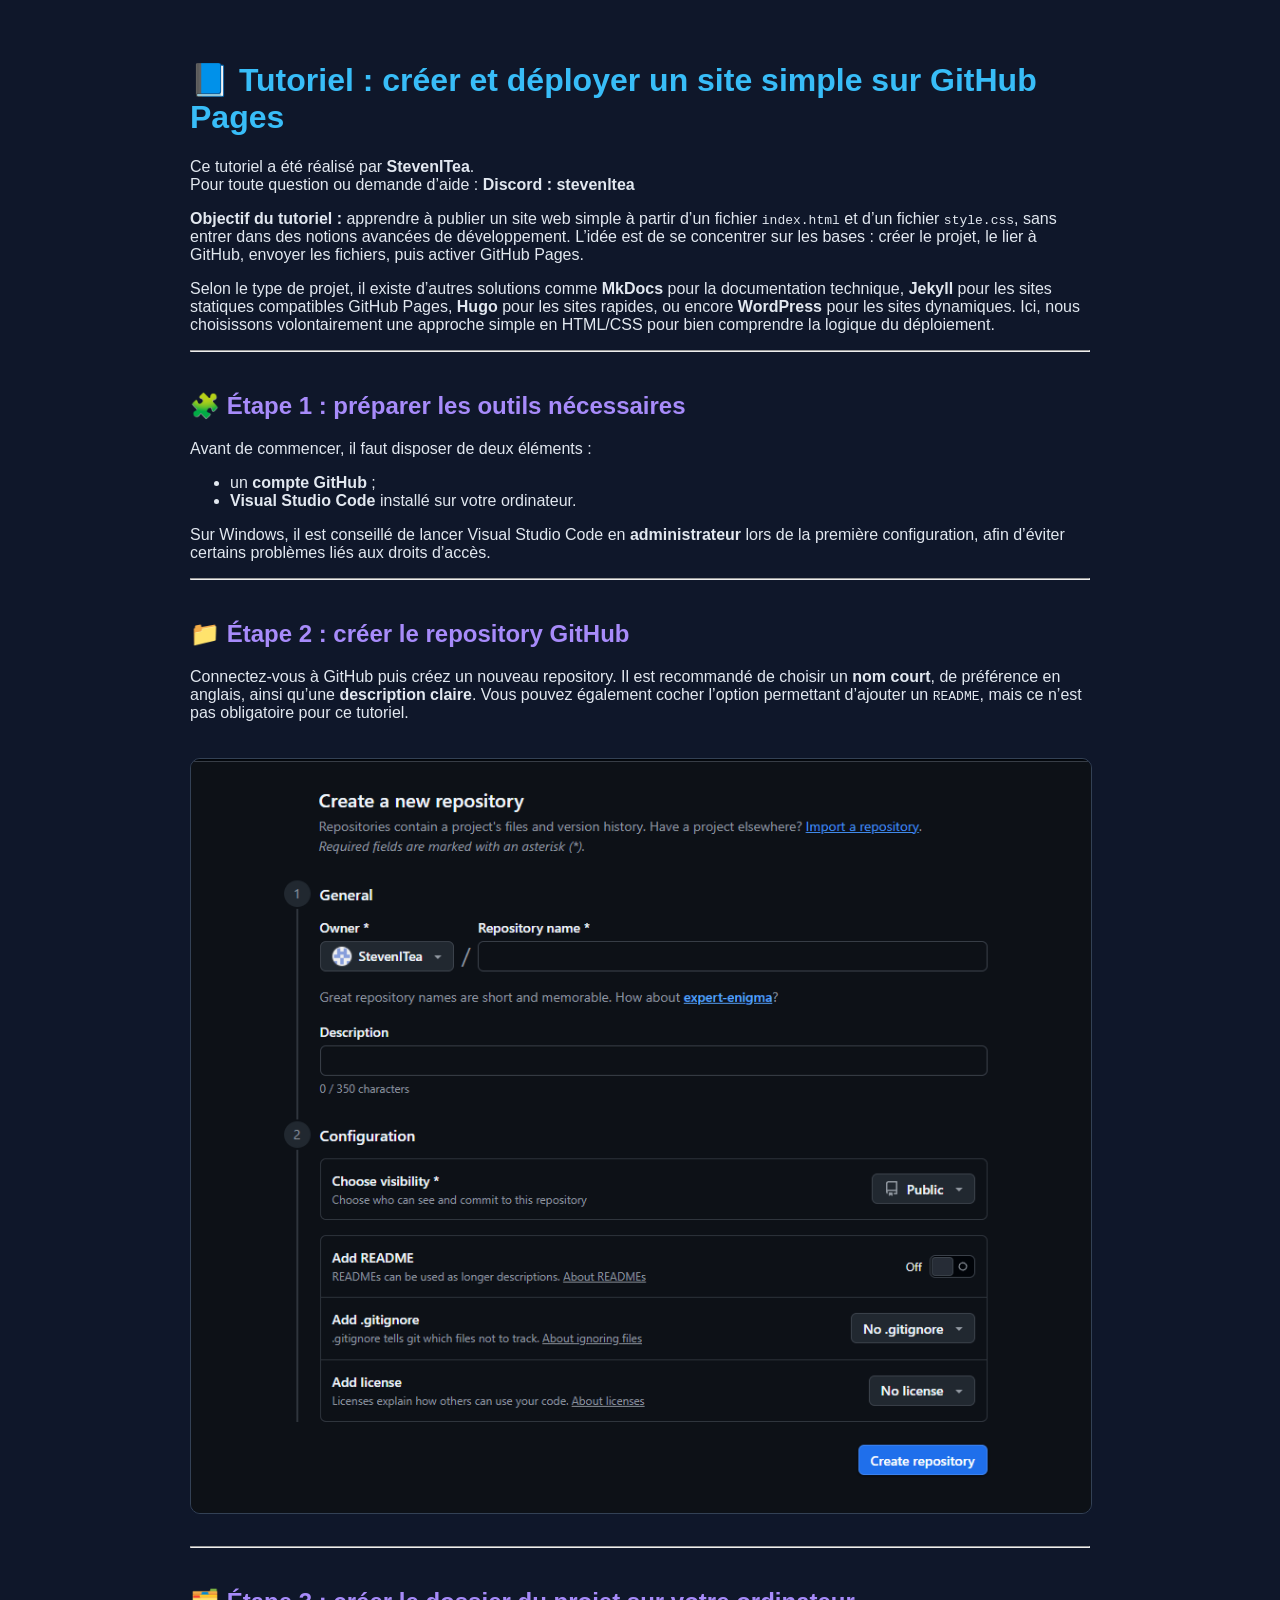
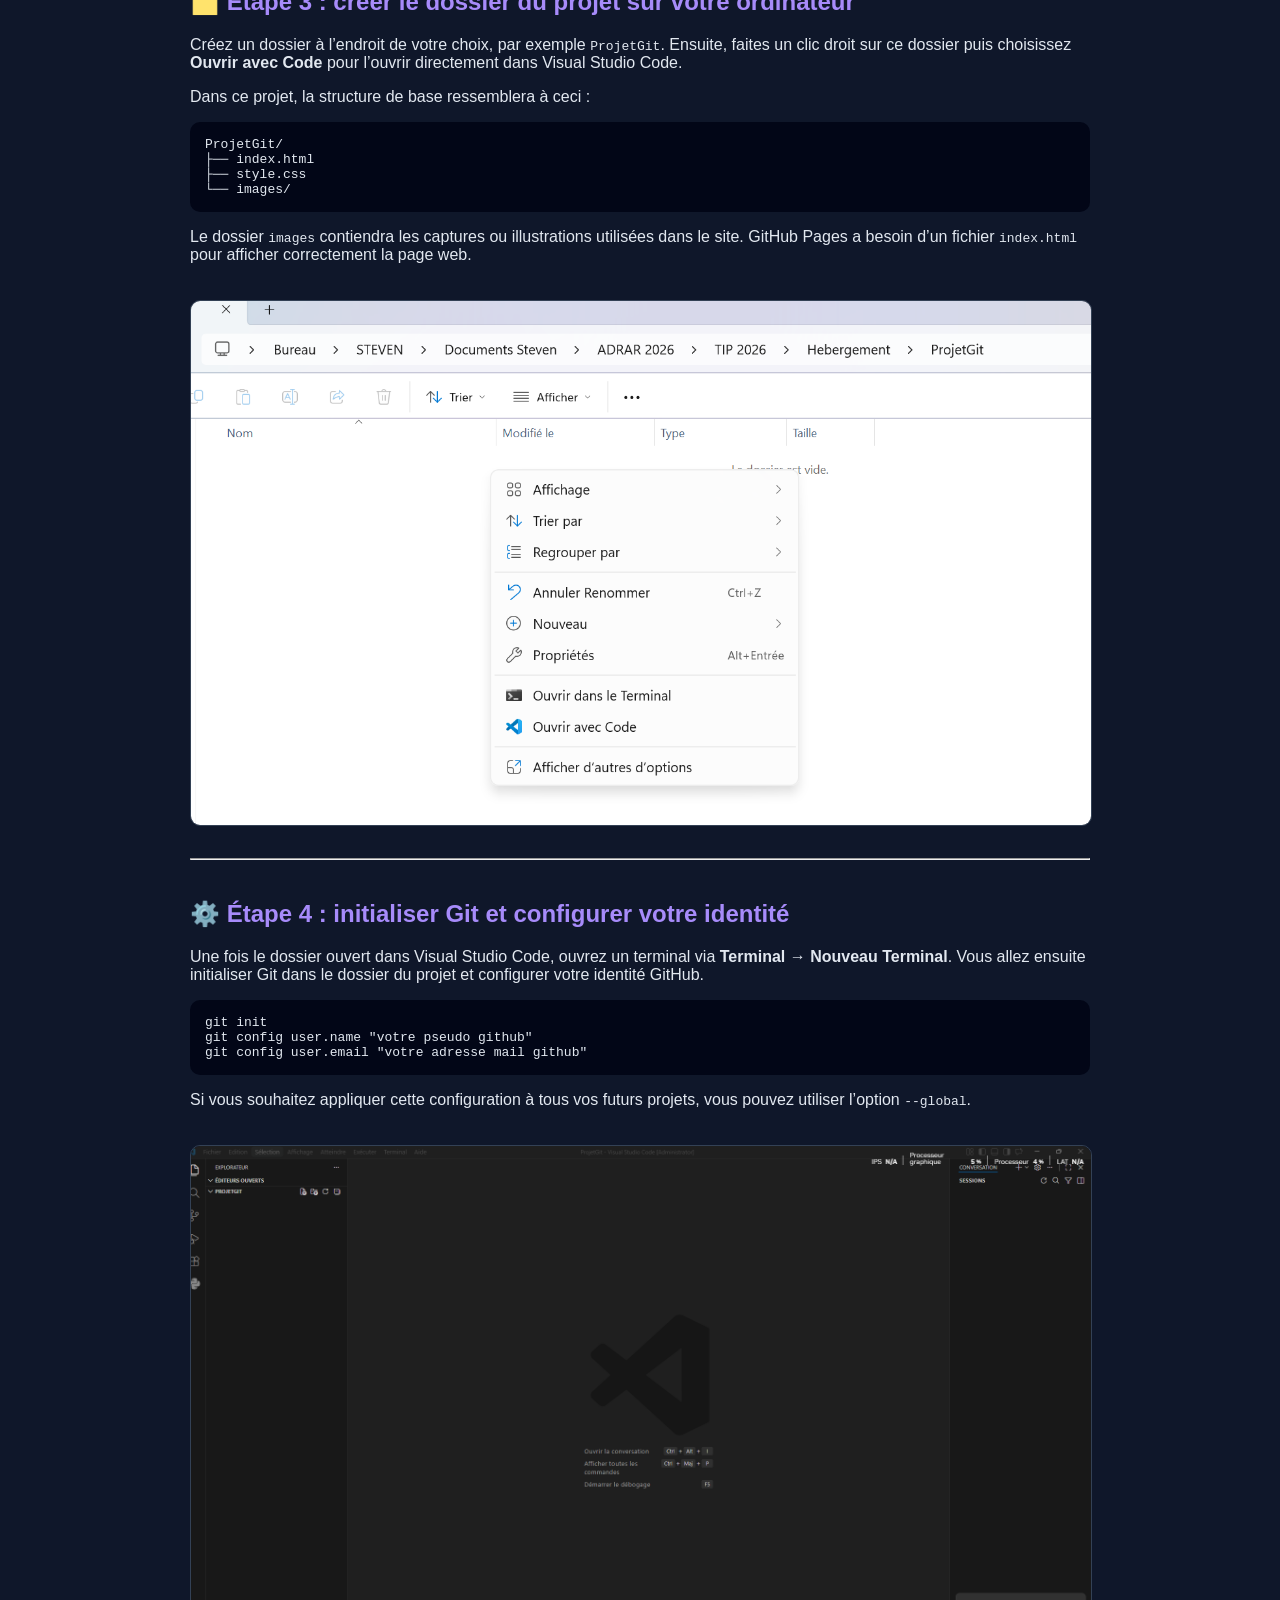
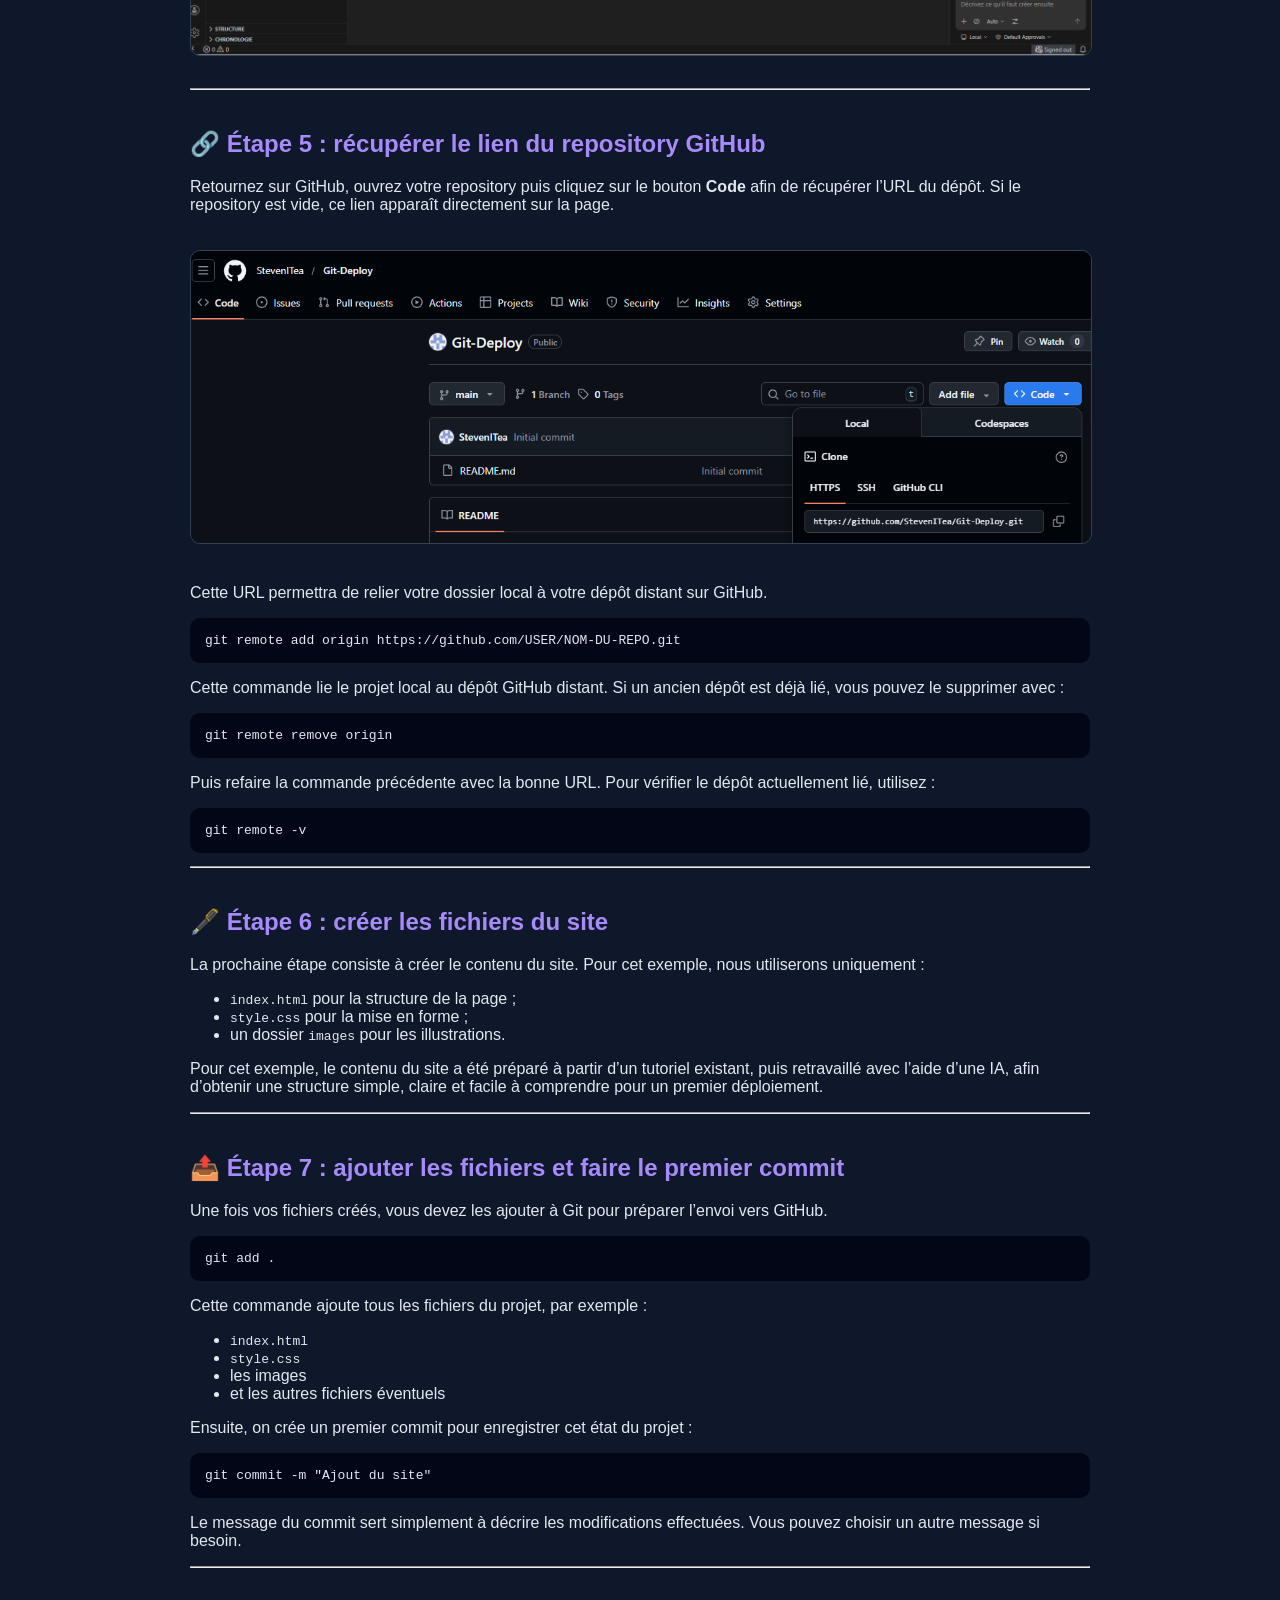
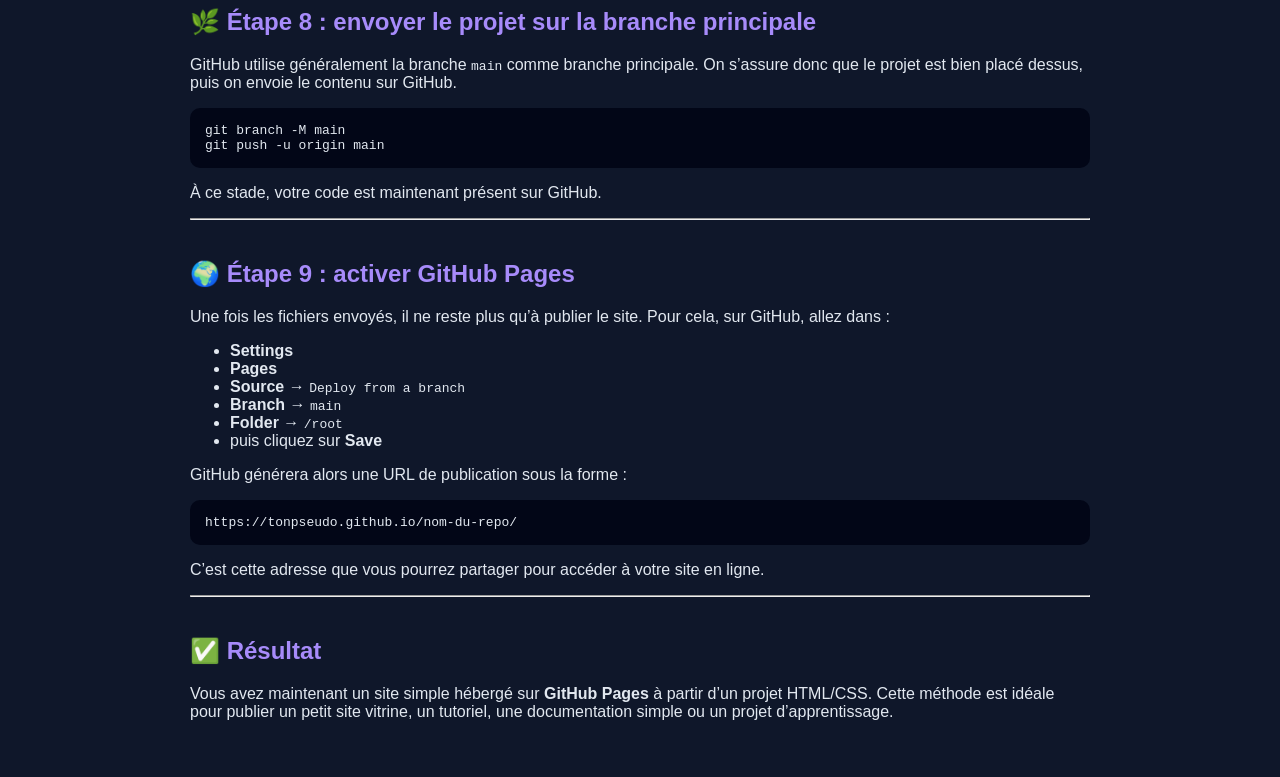
==== index.html @ 4cedc50b "Ajout du site" ====
<!DOCTYPE html>
<html lang="fr">
<head>
  <meta charset="UTF-8">
  <meta name="viewport" content="width=device-width, initial-scale=1.0">
  <title>Tutoriel GitHub Pages</title>
  <link rel="stylesheet" href="style.css">
</head>
<body>
  <div class="container">

    <h1>📘 Tutoriel : créer et déployer un site simple sur GitHub Pages</h1>

    <p>
      Ce tutoriel a été réalisé par <strong>StevenITea</strong>.<br>
      Pour toute question ou demande d’aide : <strong>Discord : stevenltea</strong>
    </p>

    <p>
      <strong>Objectif du tutoriel :</strong> apprendre à publier un site web simple à partir d’un fichier
      <code>index.html</code> et d’un fichier <code>style.css</code>, sans entrer dans des notions avancées de développement.
      L’idée est de se concentrer sur les bases : créer le projet, le lier à GitHub, envoyer les fichiers, puis activer GitHub Pages.
    </p>

    <p>
      Selon le type de projet, il existe d’autres solutions comme <strong>MkDocs</strong> pour la documentation technique,
      <strong>Jekyll</strong> pour les sites statiques compatibles GitHub Pages, <strong>Hugo</strong> pour les sites rapides,
      ou encore <strong>WordPress</strong> pour les sites dynamiques. Ici, nous choisissons volontairement une approche
      simple en HTML/CSS pour bien comprendre la logique du déploiement.
    </p>

    <hr>

    <h2>🧩 Étape 1 : préparer les outils nécessaires</h2>

    <p>
      Avant de commencer, il faut disposer de deux éléments :
    </p>

    <ul>
      <li>un <strong>compte GitHub</strong> ;</li>
      <li><strong>Visual Studio Code</strong> installé sur votre ordinateur.</li>
    </ul>

    <p>
      Sur Windows, il est conseillé de lancer Visual Studio Code en <strong>administrateur</strong> lors de la première configuration,
      afin d’éviter certains problèmes liés aux droits d’accès.
    </p>

    <hr>

    <h2>📁 Étape 2 : créer le repository GitHub</h2>

    <p>
      Connectez-vous à GitHub puis créez un nouveau repository. Il est recommandé de choisir un <strong>nom court</strong>,
      de préférence en anglais, ainsi qu’une <strong>description claire</strong>. Vous pouvez également cocher l’option
      permettant d’ajouter un <code>README</code>, mais ce n’est pas obligatoire pour ce tutoriel.
    </p>

    <img src="images/CreateRepository.png" alt="Création d'un repository GitHub" class="img">

    <hr>

    <h2>🗂️ Étape 3 : créer le dossier du projet sur votre ordinateur</h2>

    <p>
      Créez un dossier à l’endroit de votre choix, par exemple <code>ProjetGit</code>. Ensuite, faites un clic droit sur ce dossier
      puis choisissez <strong>Ouvrir avec Code</strong> pour l’ouvrir directement dans Visual Studio Code.
    </p>

    <p>
      Dans ce projet, la structure de base ressemblera à ceci :
    </p>

    <pre><code>ProjetGit/
├── index.html
├── style.css
└── images/</code></pre>

    <p>
      Le dossier <code>images</code> contiendra les captures ou illustrations utilisées dans le site.
      GitHub Pages a besoin d’un fichier <code>index.html</code> pour afficher correctement la page web.
    </p>

    <img src="images/ouvrircode.png" alt="Ouverture du dossier avec Visual Studio Code" class="img">

    <hr>

    <h2>⚙️ Étape 4 : initialiser Git et configurer votre identité</h2>

    <p>
      Une fois le dossier ouvert dans Visual Studio Code, ouvrez un terminal via <strong>Terminal → Nouveau Terminal</strong>.
      Vous allez ensuite initialiser Git dans le dossier du projet et configurer votre identité GitHub.
    </p>

    <pre><code>git init
git config user.name "votre pseudo github"
git config user.email "votre adresse mail github"</code></pre>

    <p>
      Si vous souhaitez appliquer cette configuration à tous vos futurs projets, vous pouvez utiliser l’option
      <code>--global</code>.
    </p>

    <img src="images/Code.png" alt="Projet ouvert dans Visual Studio Code" class="img">

    <hr>

    <h2>🔗 Étape 5 : récupérer le lien du repository GitHub</h2>

    <p>
      Retournez sur GitHub, ouvrez votre repository puis cliquez sur le bouton <strong>Code</strong> afin de récupérer l’URL du dépôt.
      Si le repository est vide, ce lien apparaît directement sur la page.
    </p>

    <img src="images/Repositlink.png" alt="Lien du repository GitHub" class="img">

    <p>
      Cette URL permettra de relier votre dossier local à votre dépôt distant sur GitHub.
    </p>

    <pre><code>git remote add origin https://github.com/USER/NOM-DU-REPO.git</code></pre>

    <p>
      Cette commande lie le projet local au dépôt GitHub distant. Si un ancien dépôt est déjà lié, vous pouvez le supprimer avec :
    </p>

    <pre><code>git remote remove origin</code></pre>

    <p>
      Puis refaire la commande précédente avec la bonne URL. Pour vérifier le dépôt actuellement lié, utilisez :
    </p>

    <pre><code>git remote -v</code></pre>

    <hr>

    <h2>🖋️ Étape 6 : créer les fichiers du site</h2>

    <p>
      La prochaine étape consiste à créer le contenu du site. Pour cet exemple, nous utiliserons uniquement :
    </p>

    <ul>
      <li><code>index.html</code> pour la structure de la page ;</li>
      <li><code>style.css</code> pour la mise en forme ;</li>
      <li>un dossier <code>images</code> pour les illustrations.</li>
    </ul>

    <p>
      Pour cet exemple, le contenu du site a été préparé à partir d’un tutoriel existant, puis retravaillé avec l’aide d’une IA,
      afin d’obtenir une structure simple, claire et facile à comprendre pour un premier déploiement.
    </p>

    <hr>

    <h2>📤 Étape 7 : ajouter les fichiers et faire le premier commit</h2>

    <p>
      Une fois vos fichiers créés, vous devez les ajouter à Git pour préparer l’envoi vers GitHub.
    </p>

    <pre><code>git add .</code></pre>

    <p>
      Cette commande ajoute tous les fichiers du projet, par exemple :
    </p>

    <ul>
      <li><code>index.html</code></li>
      <li><code>style.css</code></li>
      <li>les images</li>
      <li>et les autres fichiers éventuels</li>
    </ul>

    <p>
      Ensuite, on crée un premier commit pour enregistrer cet état du projet :
    </p>

    <pre><code>git commit -m "Ajout du site"</code></pre>

    <p>
      Le message du commit sert simplement à décrire les modifications effectuées. Vous pouvez choisir un autre message si besoin.
    </p>

    <hr>

    <h2>🌿 Étape 8 : envoyer le projet sur la branche principale</h2>

    <p>
      GitHub utilise généralement la branche <code>main</code> comme branche principale. On s’assure donc que le projet est bien placé dessus,
      puis on envoie le contenu sur GitHub.
    </p>

    <pre><code>git branch -M main
git push -u origin main</code></pre>

    <p>
      À ce stade, votre code est maintenant présent sur GitHub.
    </p>

    <hr>

    <h2>🌍 Étape 9 : activer GitHub Pages</h2>

    <p>
      Une fois les fichiers envoyés, il ne reste plus qu’à publier le site.
      Pour cela, sur GitHub, allez dans :
    </p>

    <ul>
      <li><strong>Settings</strong></li>
      <li><strong>Pages</strong></li>
      <li><strong>Source</strong> → <code>Deploy from a branch</code></li>
      <li><strong>Branch</strong> → <code>main</code></li>
      <li><strong>Folder</strong> → <code>/root</code></li>
      <li>puis cliquez sur <strong>Save</strong></li>
    </ul>

    <p>
      GitHub générera alors une URL de publication sous la forme :
    </p>

    <pre><code>https://tonpseudo.github.io/nom-du-repo/</code></pre>

    <p>
      C’est cette adresse que vous pourrez partager pour accéder à votre site en ligne.
    </p>

    <hr>

    <h2>✅ Résultat</h2>

    <p>
      Vous avez maintenant un site simple hébergé sur <strong>GitHub Pages</strong> à partir d’un projet HTML/CSS.
      Cette méthode est idéale pour publier un petit site vitrine, un tutoriel, une documentation simple ou un projet d’apprentissage.
    </p>

  </div>
</body>
</html>
---- style.css ----
body {
    font-family: Arial;
    background: #0f172a;
    color: #e2e8f0;
    margin: 0;
    padding: 40px;
}

.container {
    max-width: 900px;
    margin: auto;
}

h1 {
    color: #38bdf8;
}

h2 {
    margin-top: 40px;
    color: #a78bfa;
}

.img {
    width: 100%;
    margin: 20px 0;
    border-radius: 10px;
    border: 1px solid #334155;
}

pre {
    background: #020617;
    padding: 15px;
    border-radius: 10px;
    overflow-x: auto;
}
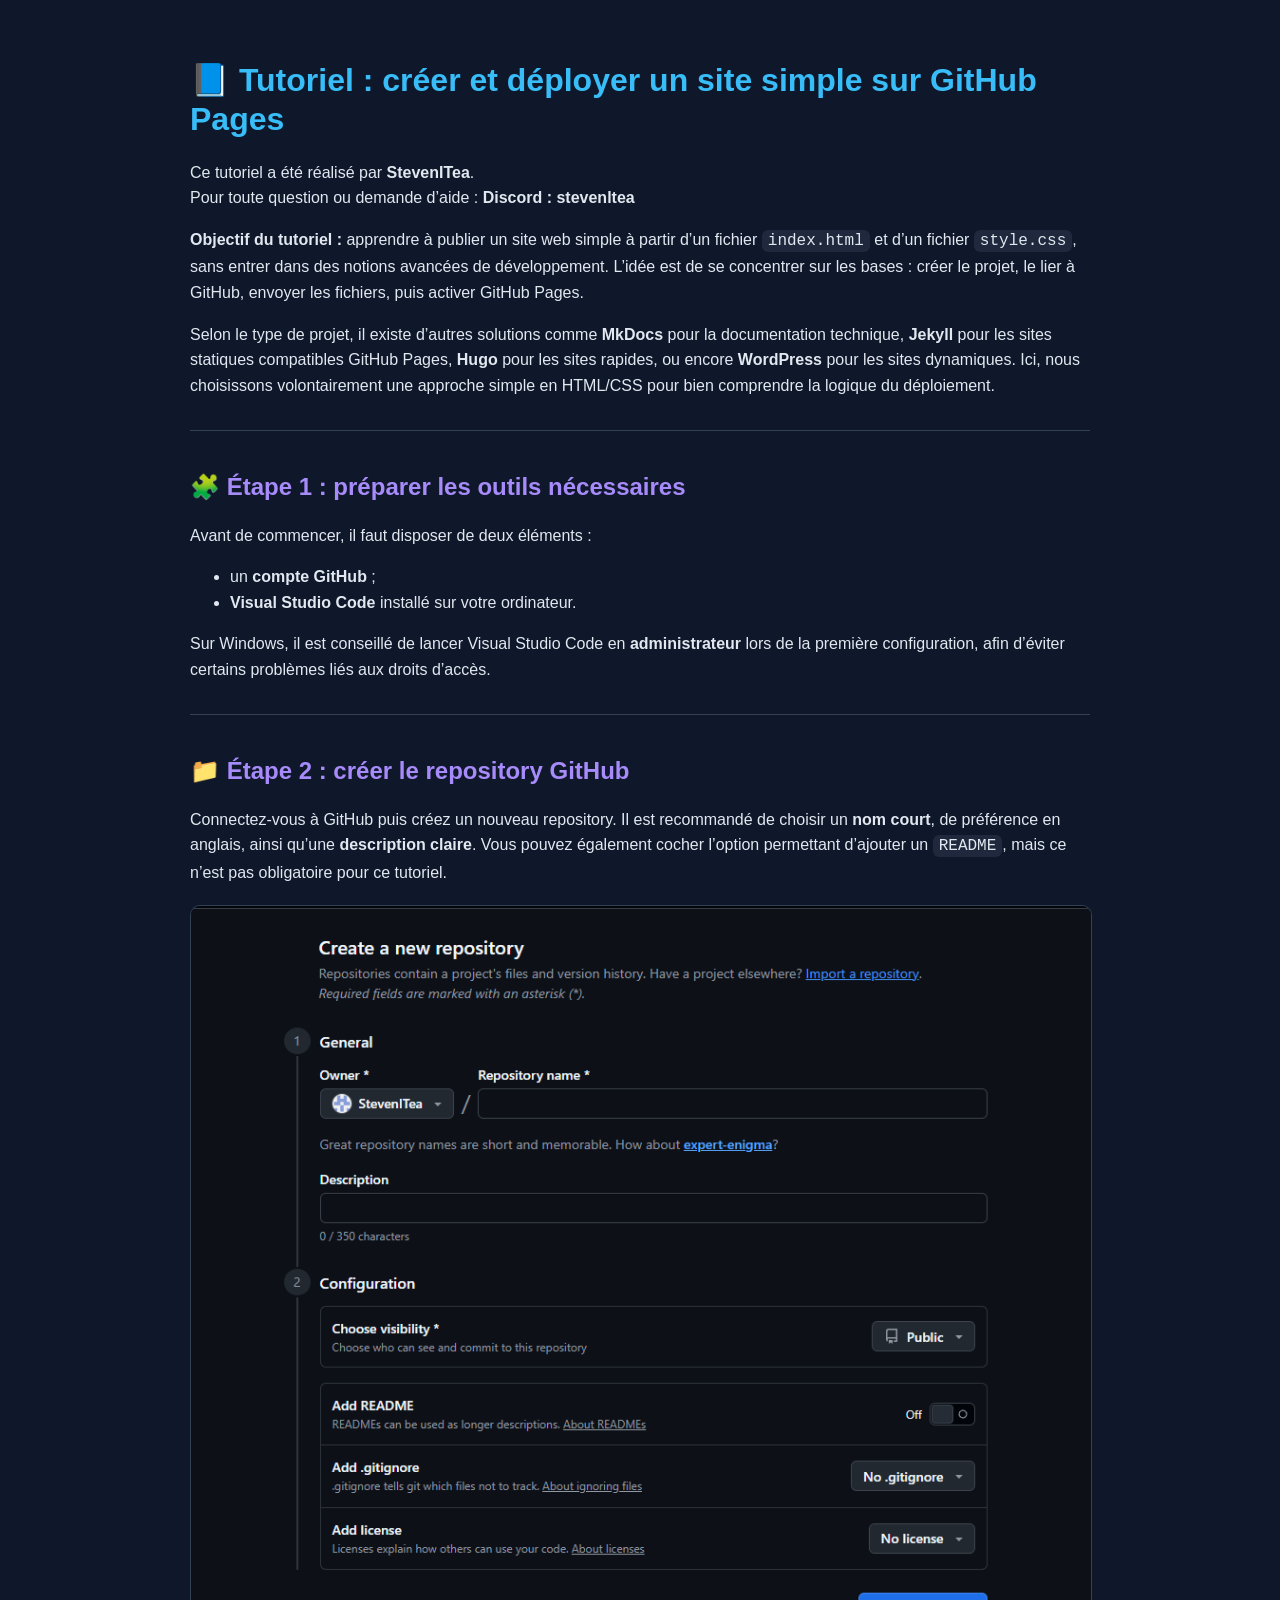
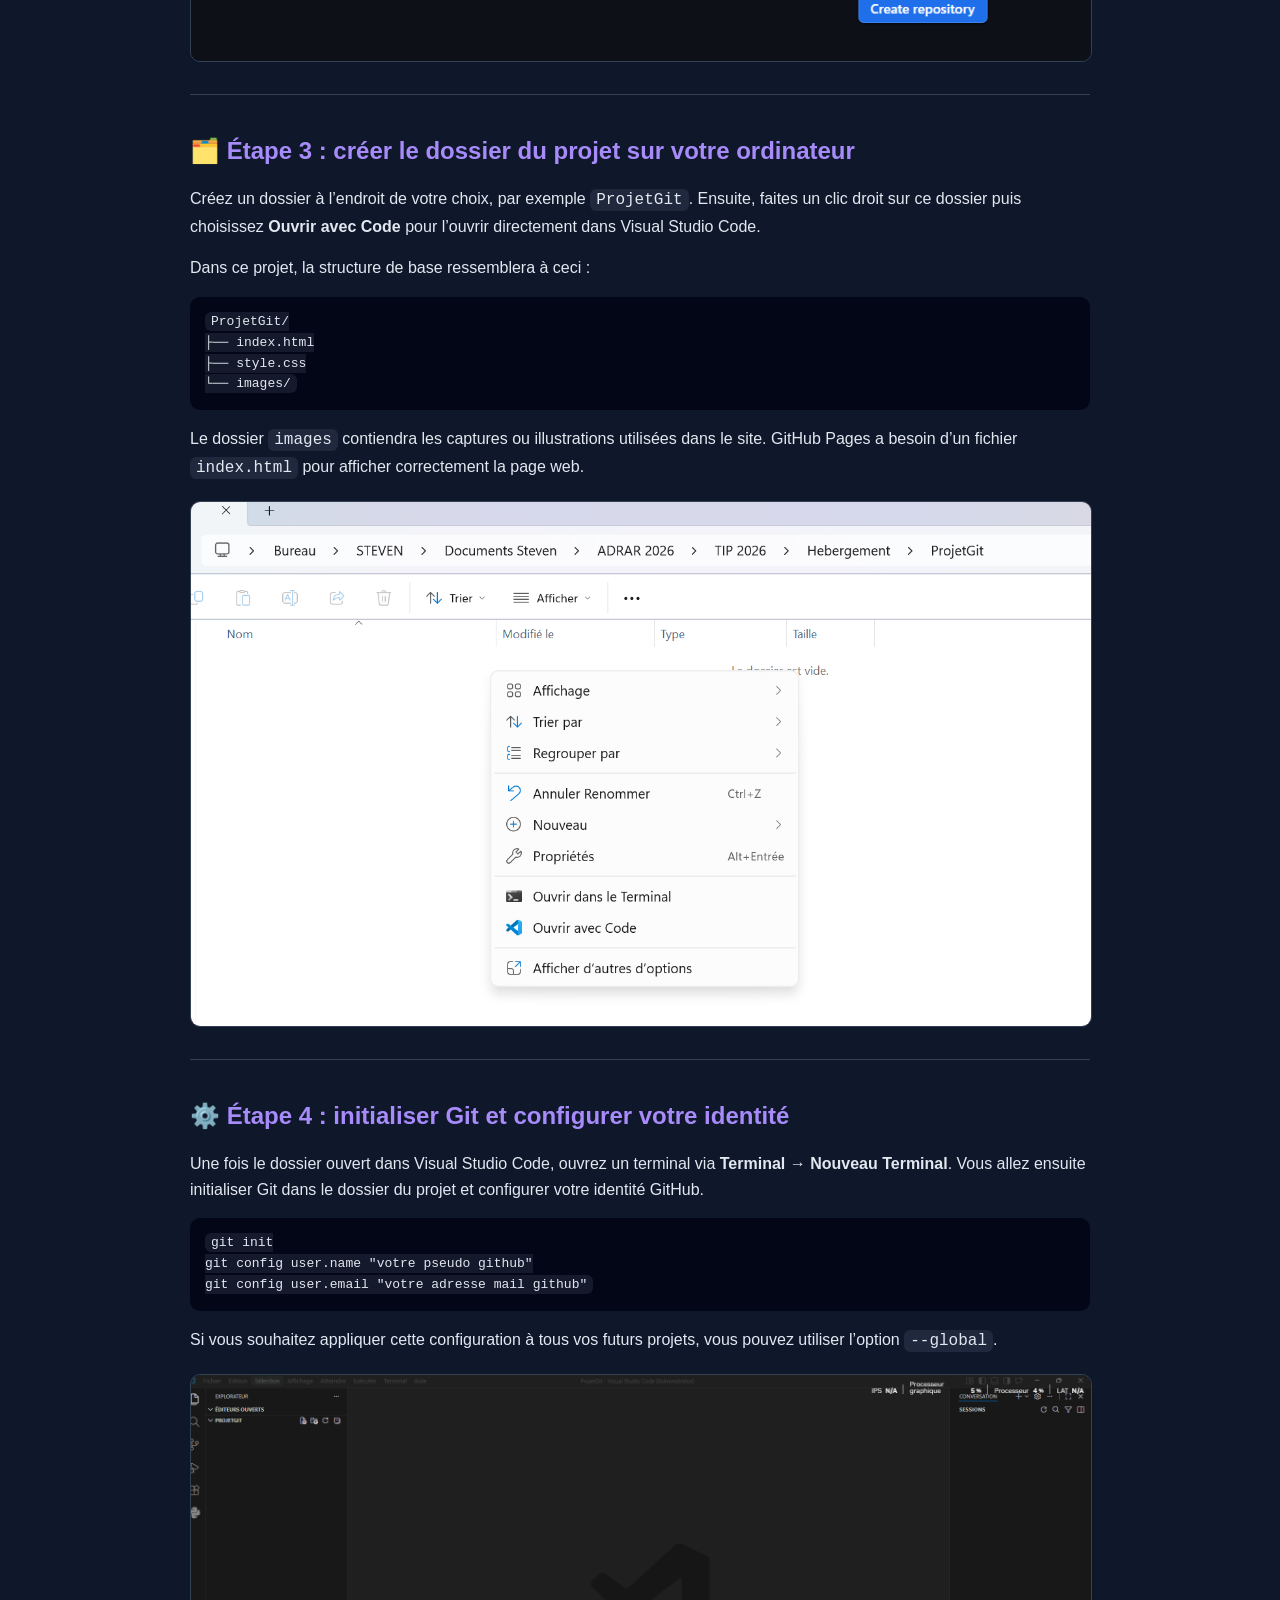
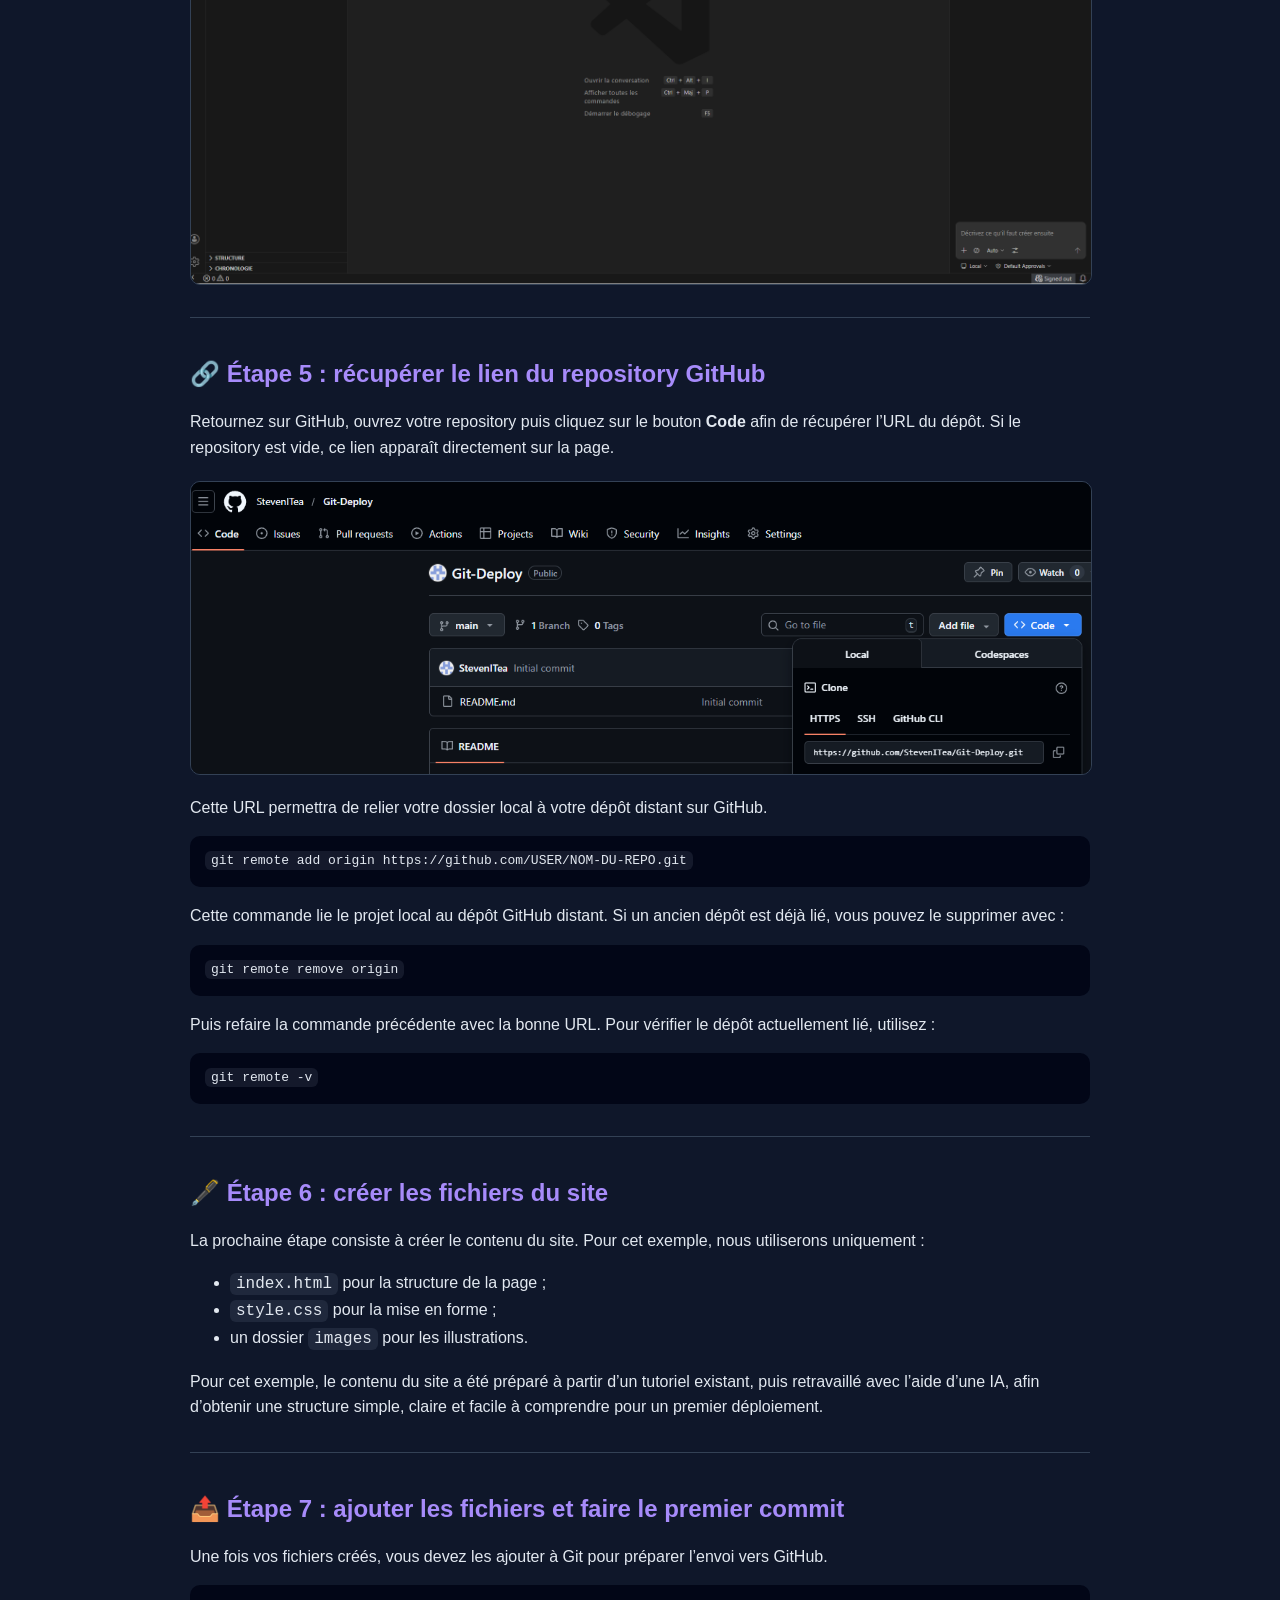
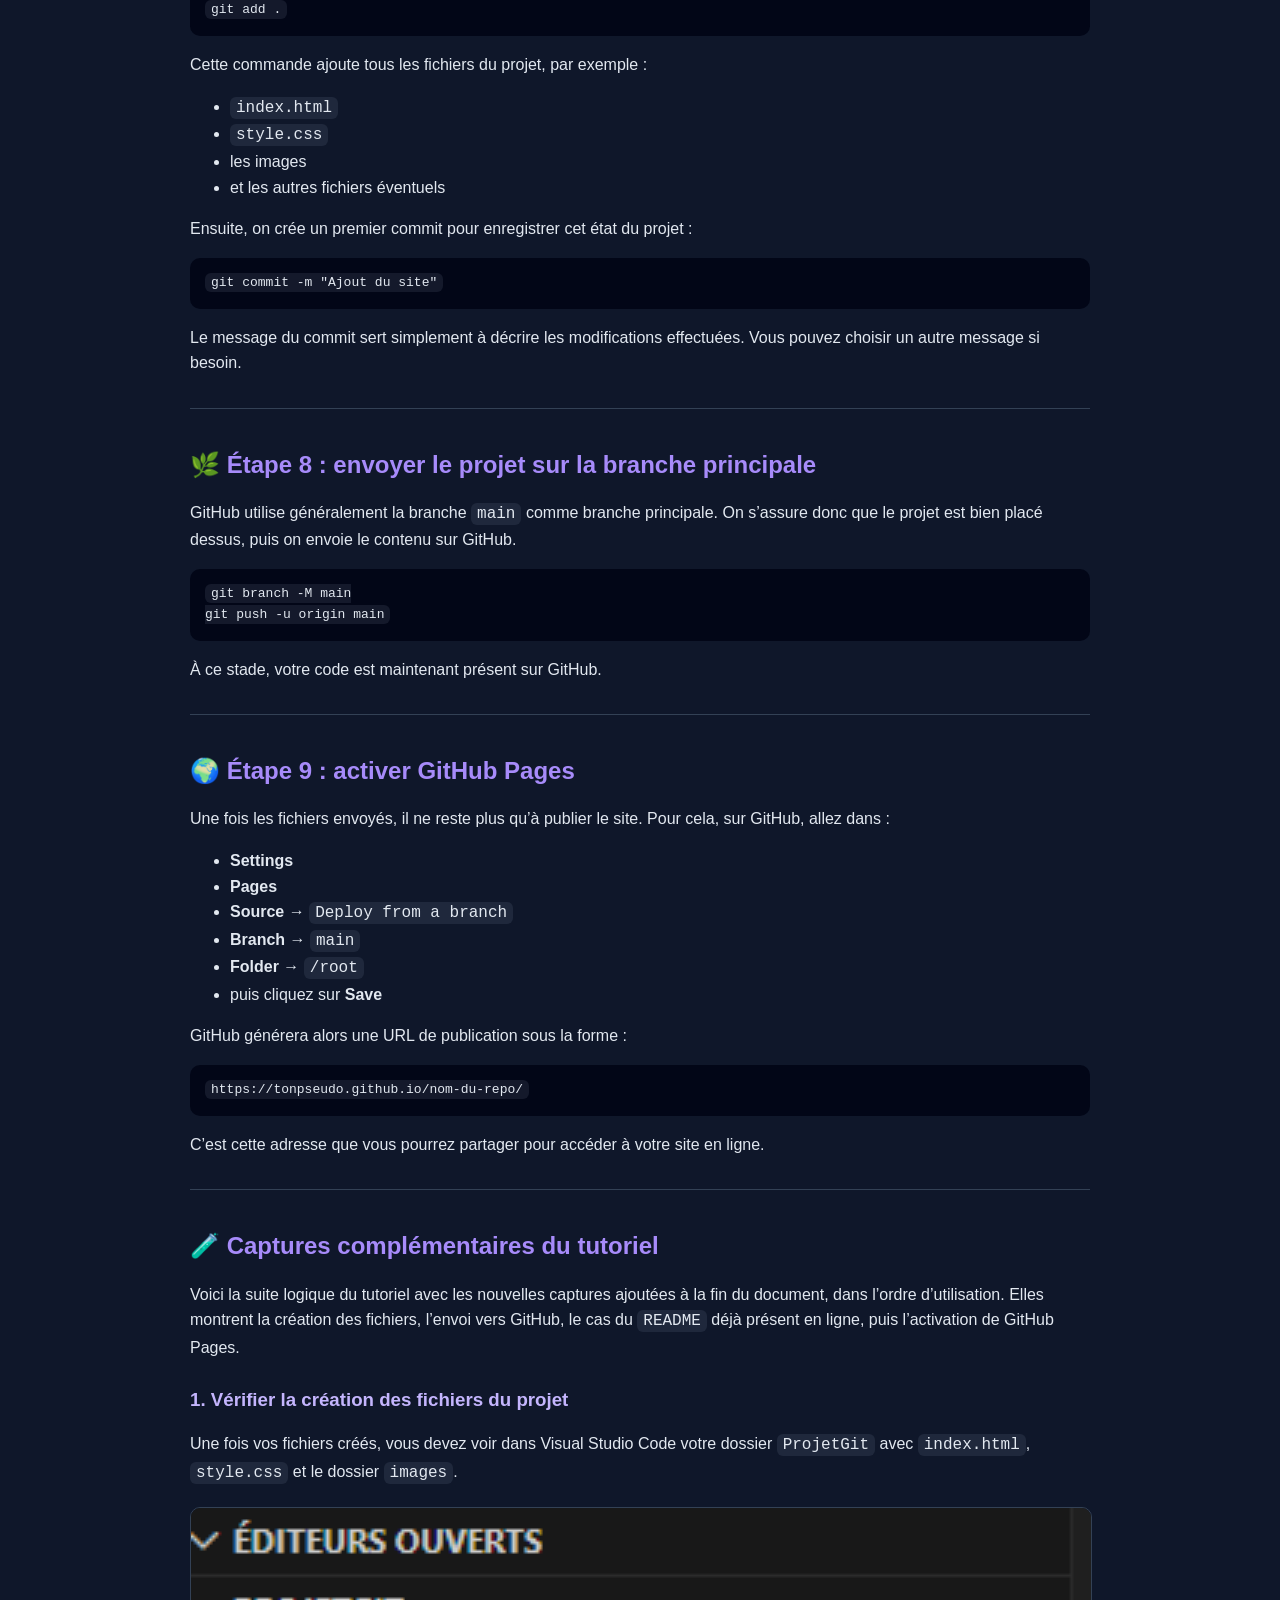
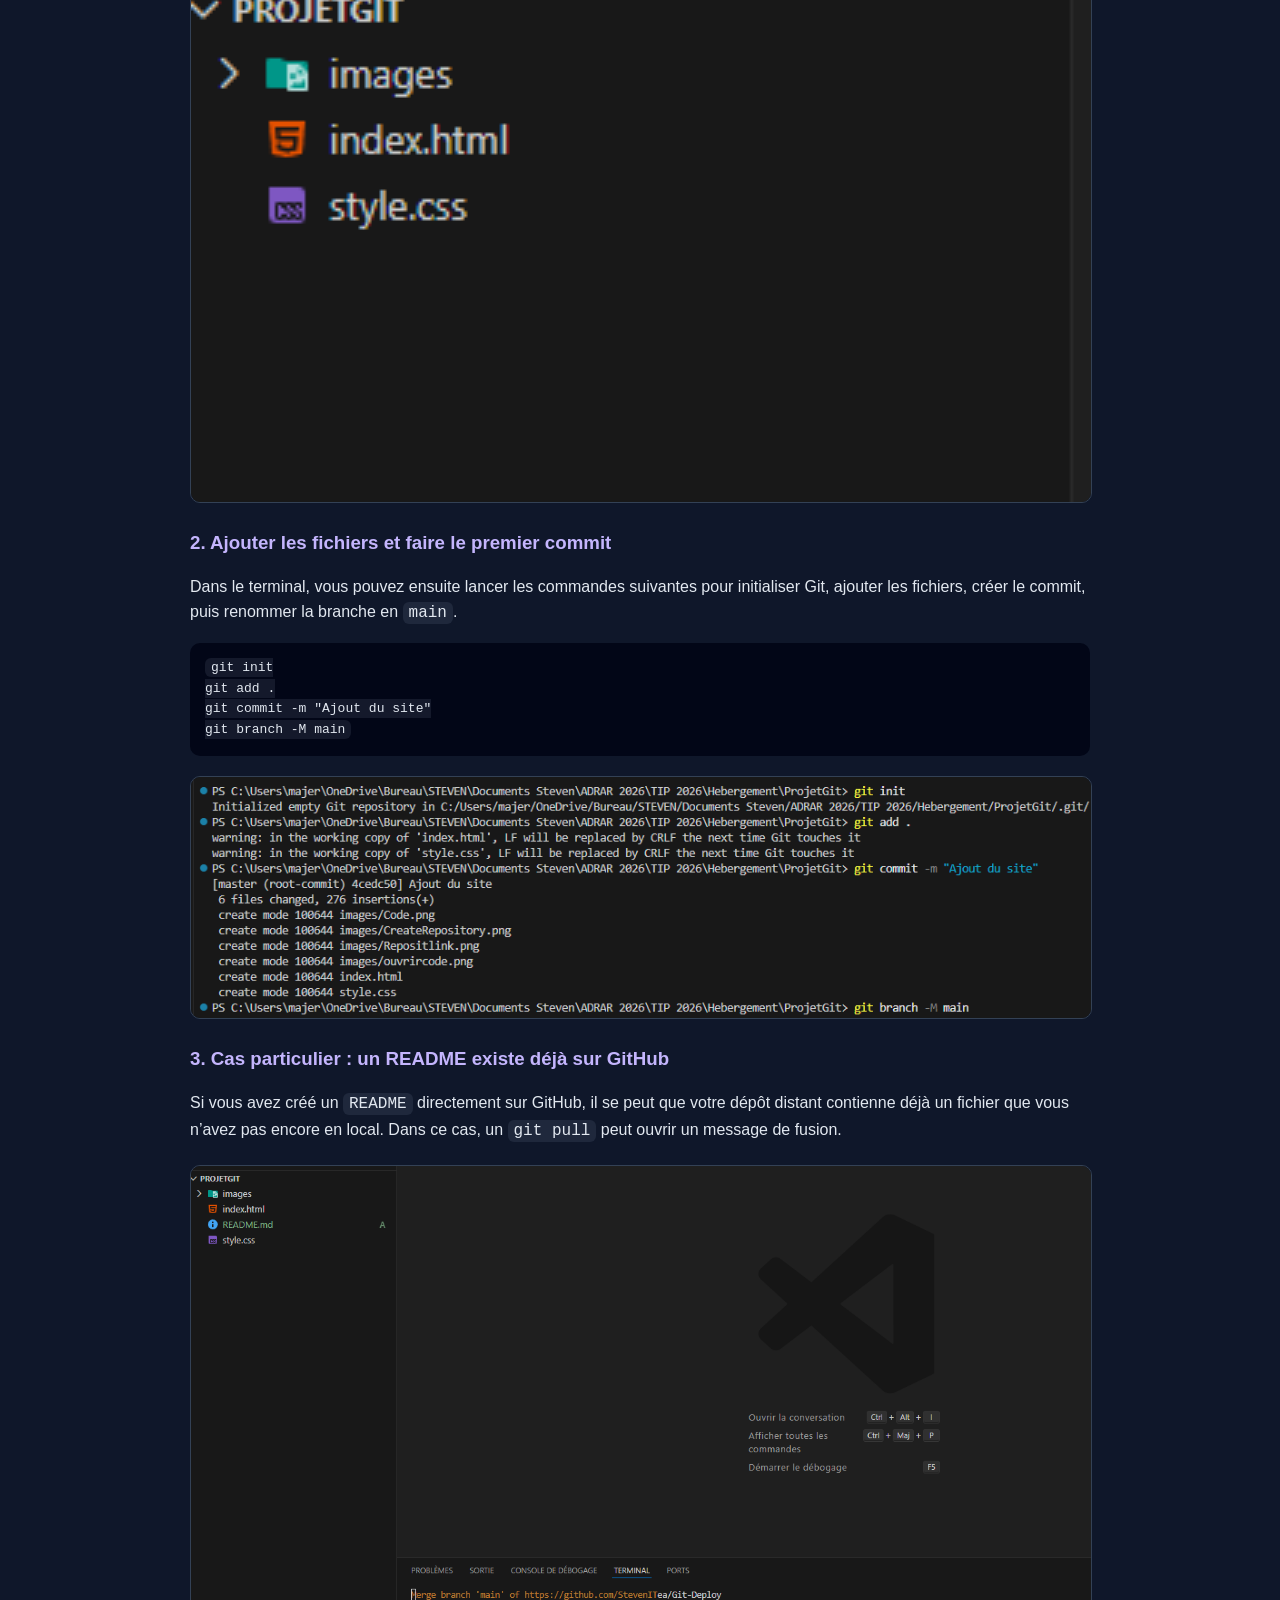
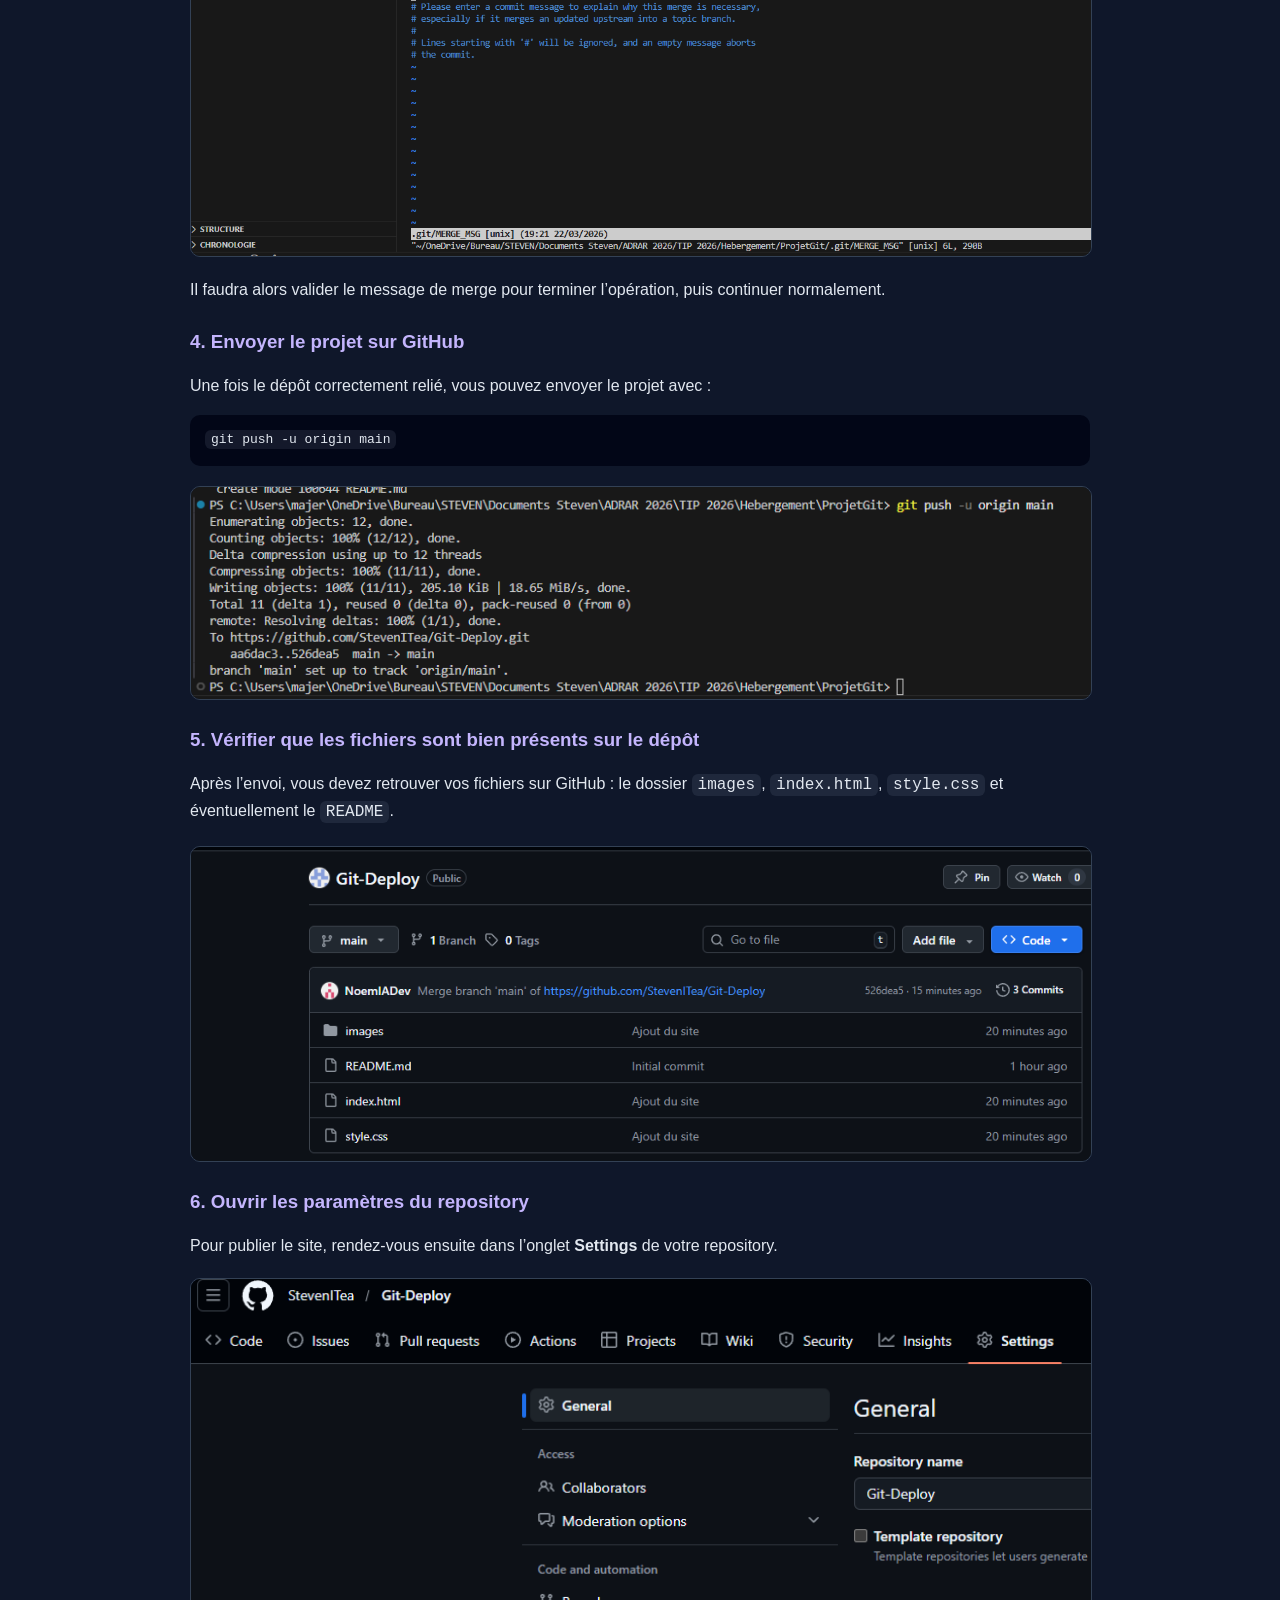
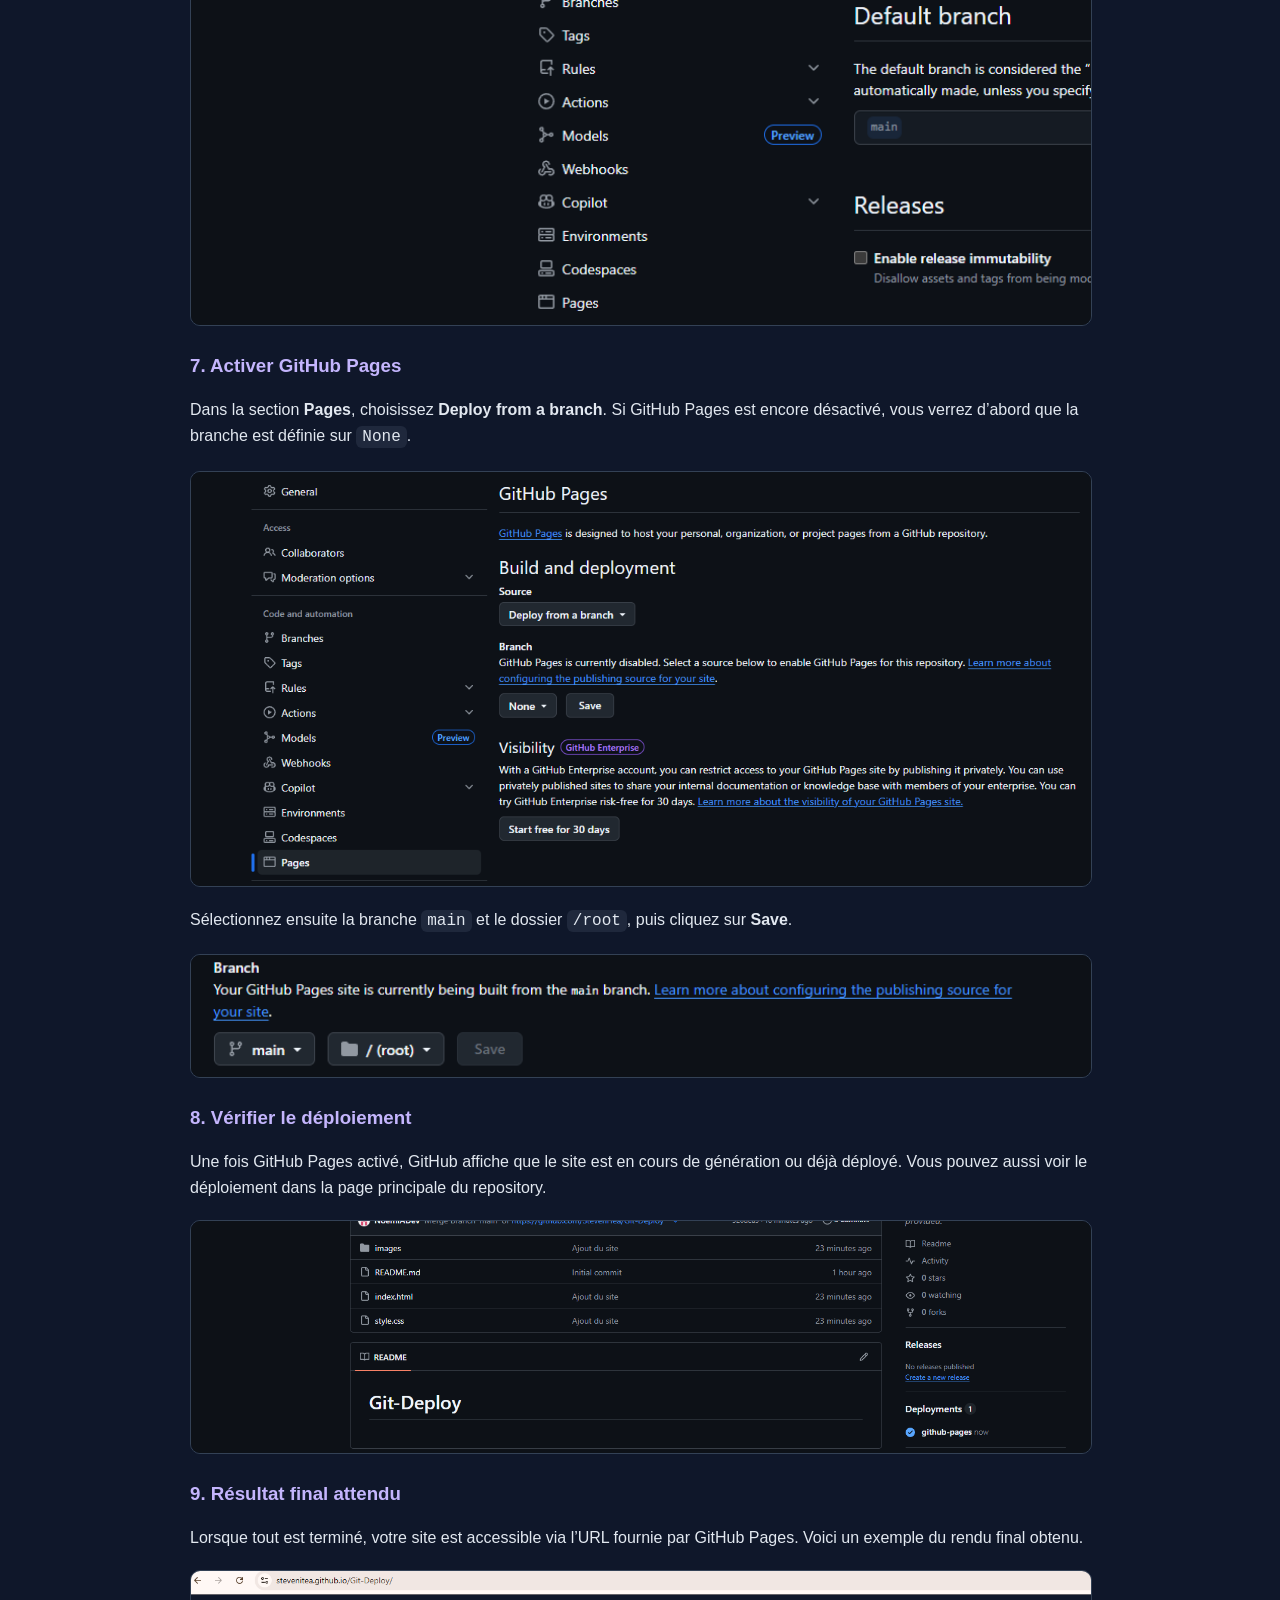
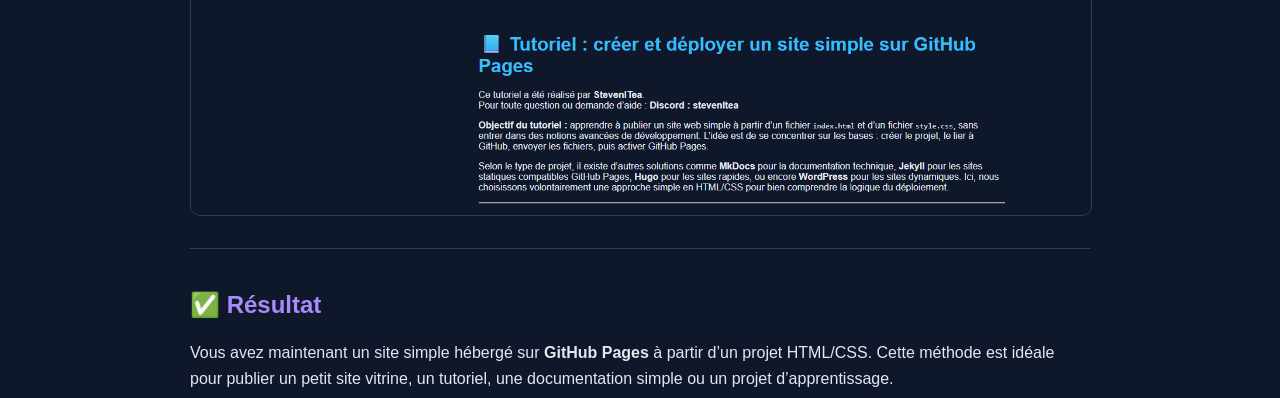
==== commit f228596a: "Update" ====
--- a/index.html
+++ b/index.html
@@ -229,6 +229,91 @@
 
     <hr>
 
+    <h2>🧪 Captures complémentaires du tutoriel</h2>
+
+    <p>
+      Voici la suite logique du tutoriel avec les nouvelles captures ajoutées à la fin du document, dans l’ordre d’utilisation.
+      Elles montrent la création des fichiers, l’envoi vers GitHub, le cas du <code>README</code> déjà présent en ligne,
+      puis l’activation de GitHub Pages.
+    </p>
+
+    <h3>1. Vérifier la création des fichiers du projet</h3>
+    <p>
+      Une fois vos fichiers créés, vous devez voir dans Visual Studio Code votre dossier <code>ProjetGit</code> avec
+      <code>index.html</code>, <code>style.css</code> et le dossier <code>images</code>.
+    </p>
+    <img src="images/6.png" alt="Fichiers du projet visibles dans Visual Studio Code" class="img">
+
+    <h3>2. Ajouter les fichiers et faire le premier commit</h3>
+    <p>
+      Dans le terminal, vous pouvez ensuite lancer les commandes suivantes pour initialiser Git, ajouter les fichiers,
+      créer le commit, puis renommer la branche en <code>main</code>.
+    </p>
+    <pre><code>git init
+git add .
+git commit -m "Ajout du site"
+git branch -M main</code></pre>
+    <img src="images/5.png" alt="Commandes Git dans le terminal après la création du projet" class="img">
+
+    <h3>3. Cas particulier : un README existe déjà sur GitHub</h3>
+    <p>
+      Si vous avez créé un <code>README</code> directement sur GitHub, il se peut que votre dépôt distant contienne déjà
+      un fichier que vous n’avez pas encore en local. Dans ce cas, un <code>git pull</code> peut ouvrir un message de fusion.
+    </p>
+    <img src="images/7.png" alt="Message de fusion Git dans Visual Studio Code" class="img">
+
+    <p>
+      Il faudra alors valider le message de merge pour terminer l’opération, puis continuer normalement.
+    </p>
+
+    <h3>4. Envoyer le projet sur GitHub</h3>
+    <p>
+      Une fois le dépôt correctement relié, vous pouvez envoyer le projet avec :
+    </p>
+    <pre><code>git push -u origin main</code></pre>
+    <img src="images/8.png" alt="Commande git push réussie dans le terminal" class="img">
+
+    <h3>5. Vérifier que les fichiers sont bien présents sur le dépôt</h3>
+    <p>
+      Après l’envoi, vous devez retrouver vos fichiers sur GitHub : le dossier <code>images</code>,
+      <code>index.html</code>, <code>style.css</code> et éventuellement le <code>README</code>.
+    </p>
+    <img src="images/9.png" alt="Fichiers présents sur le dépôt GitHub" class="img">
+
+    <h3>6. Ouvrir les paramètres du repository</h3>
+    <p>
+      Pour publier le site, rendez-vous ensuite dans l’onglet <strong>Settings</strong> de votre repository.
+    </p>
+    <img src="images/10.png" alt="Onglet Settings du repository GitHub" class="img">
+
+    <h3>7. Activer GitHub Pages</h3>
+    <p>
+      Dans la section <strong>Pages</strong>, choisissez <strong>Deploy from a branch</strong>. Si GitHub Pages est encore désactivé,
+      vous verrez d’abord que la branche est définie sur <code>None</code>.
+    </p>
+    <img src="images/11.png" alt="Page GitHub Pages avant activation" class="img">
+
+    <p>
+      Sélectionnez ensuite la branche <code>main</code> et le dossier <code>/root</code>, puis cliquez sur <strong>Save</strong>.
+    </p>
+    <img src="images/12.png" alt="Configuration de la branche main et du dossier root pour GitHub Pages" class="img">
+
+    <h3>8. Vérifier le déploiement</h3>
+    <p>
+      Une fois GitHub Pages activé, GitHub affiche que le site est en cours de génération ou déjà déployé.
+      Vous pouvez aussi voir le déploiement dans la page principale du repository.
+    </p>
+    <img src="images/13.png" alt="Déploiement GitHub Pages visible sur le repository" class="img">
+
+    <h3>9. Résultat final attendu</h3>
+    <p>
+      Lorsque tout est terminé, votre site est accessible via l’URL fournie par GitHub Pages.
+      Voici un exemple du rendu final obtenu.
+    </p>
+    <img src="images/14.png" alt="Résultat final du site GitHub Pages" class="img">
+
+    <hr>
+
     <h2>✅ Résultat</h2>
 
     <p>
--- a/style.css
+++ b/style.css
@@ -1,9 +1,10 @@
 body {
-    font-family: Arial;
+    font-family: Arial, sans-serif;
     background: #0f172a;
     color: #e2e8f0;
     margin: 0;
     padding: 40px;
+    line-height: 1.6;
 }
 
 .container {
@@ -13,11 +14,29 @@
 
 h1 {
     color: #38bdf8;
+    line-height: 1.2;
 }
 
 h2 {
     margin-top: 40px;
     color: #a78bfa;
+    line-height: 1.3;
+}
+
+h3 {
+    margin-top: 28px;
+    color: #c4b5fd;
+    line-height: 1.3;
+}
+
+p, li {
+    font-size: 1rem;
+}
+
+code {
+    background: rgba(148, 163, 184, 0.12);
+    padding: 2px 6px;
+    border-radius: 6px;
 }
 
 .img {
@@ -25,6 +44,7 @@
     margin: 20px 0;
     border-radius: 10px;
     border: 1px solid #334155;
+    display: block;
 }
 
 pre {
@@ -32,4 +52,70 @@
     padding: 15px;
     border-radius: 10px;
     overflow-x: auto;
+    white-space: pre-wrap;
+    word-break: break-word;
 }
+
+hr {
+    border: none;
+    border-top: 1px solid #334155;
+    margin: 32px 0;
+}
+
+@media (max-width: 768px) {
+    body {
+        padding: 20px;
+    }
+
+    .container {
+        max-width: 100%;
+    }
+
+    h1 {
+        font-size: 2rem;
+    }
+
+    h2 {
+        font-size: 1.5rem;
+    }
+
+    h3 {
+        font-size: 1.15rem;
+    }
+
+    p, li {
+        font-size: 0.98rem;
+    }
+
+    pre {
+        padding: 12px;
+        font-size: 0.92rem;
+        white-space: pre;
+    }
+}
+
+@media (max-width: 480px) {
+    body {
+        padding: 14px;
+    }
+
+    h1 {
+        font-size: 1.7rem;
+    }
+
+    h2 {
+        font-size: 1.3rem;
+    }
+
+    h3 {
+        font-size: 1.05rem;
+    }
+
+    p, li {
+        font-size: 0.95rem;
+    }
+
+    .img {
+        border-radius: 8px;
+    }
+}
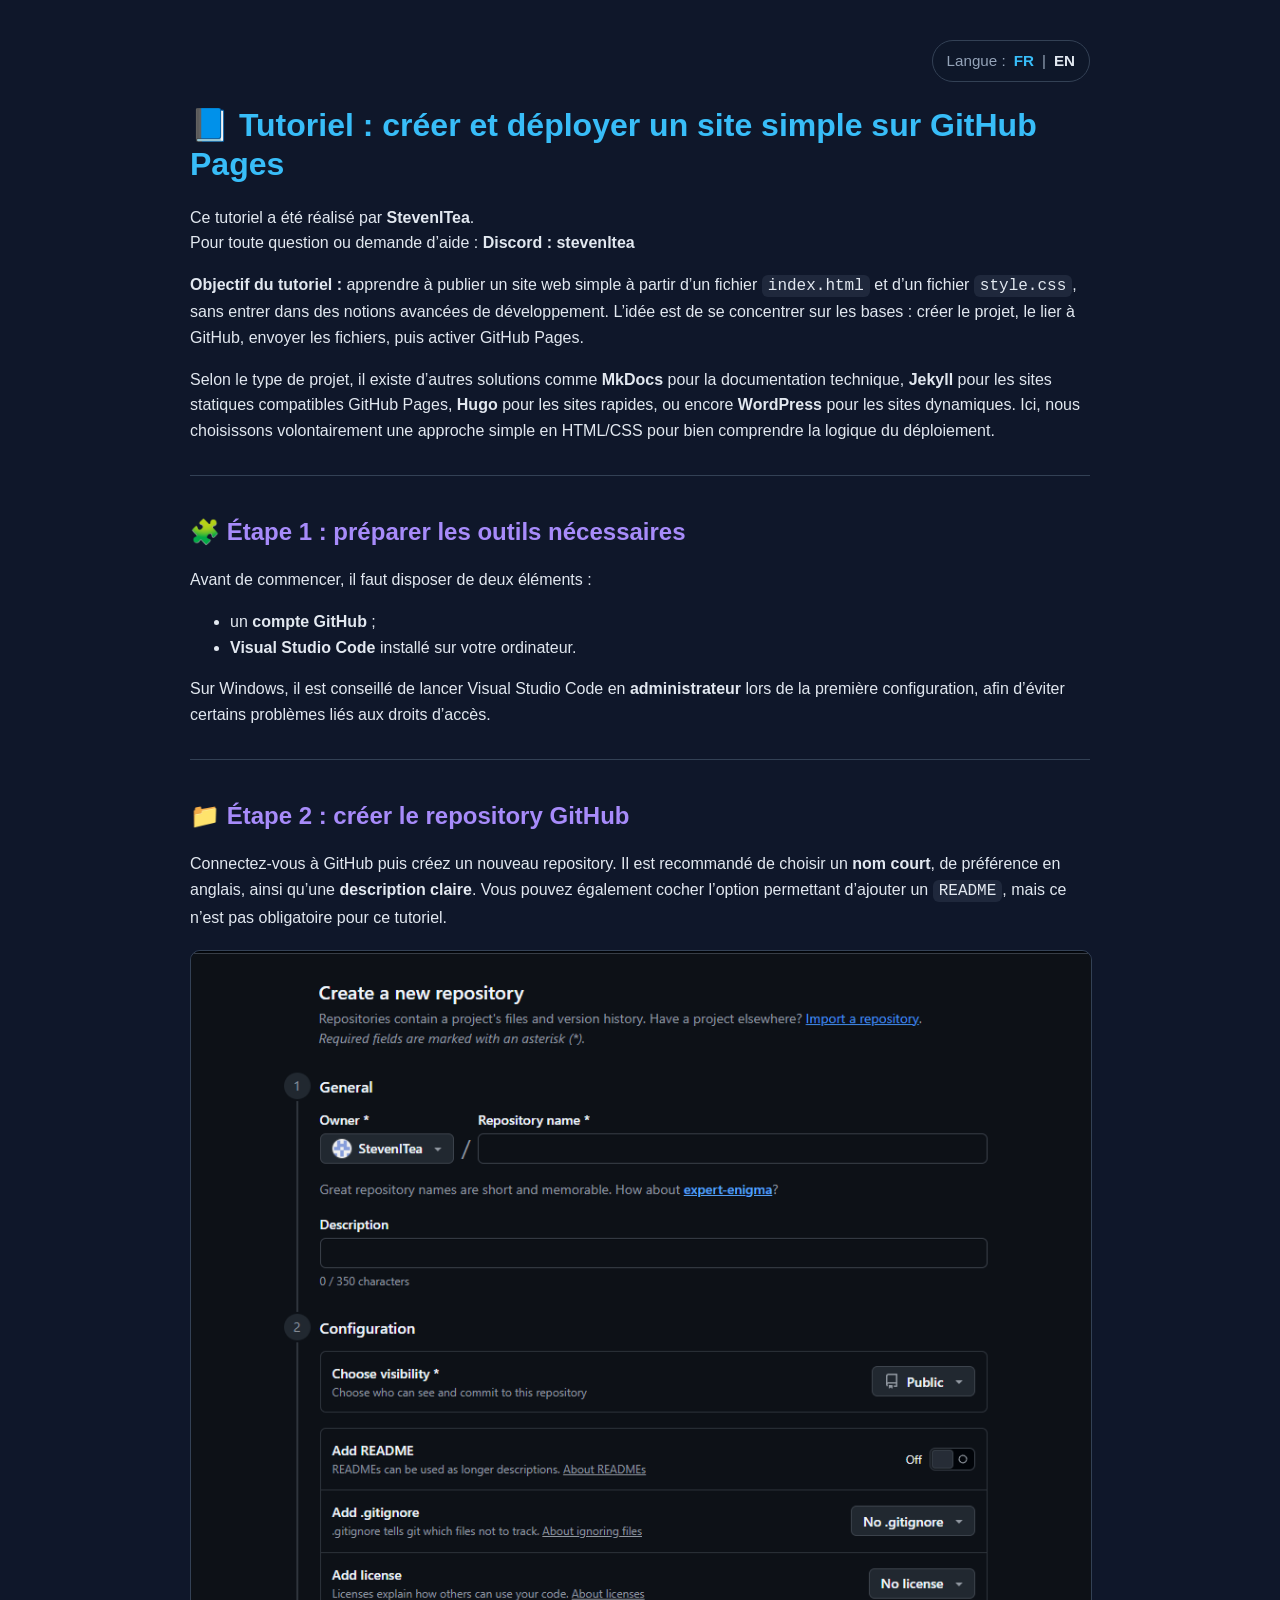
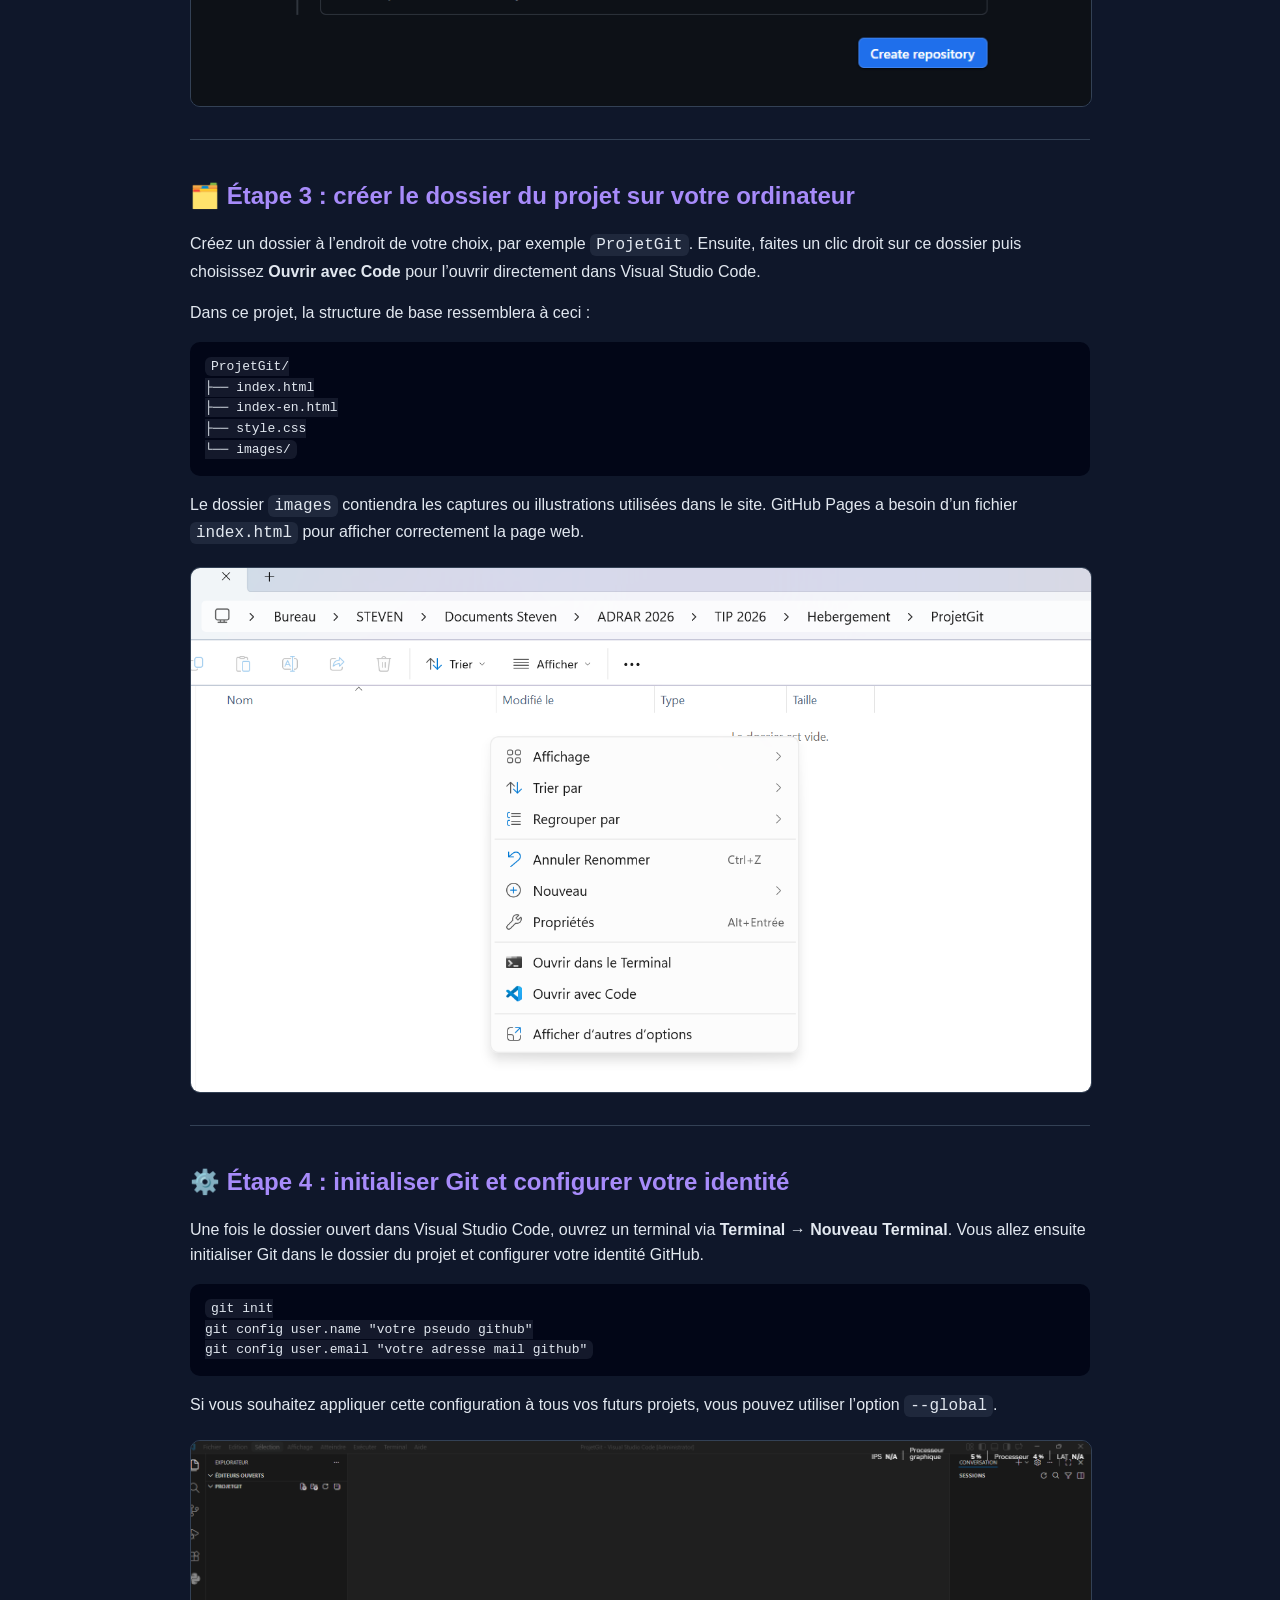
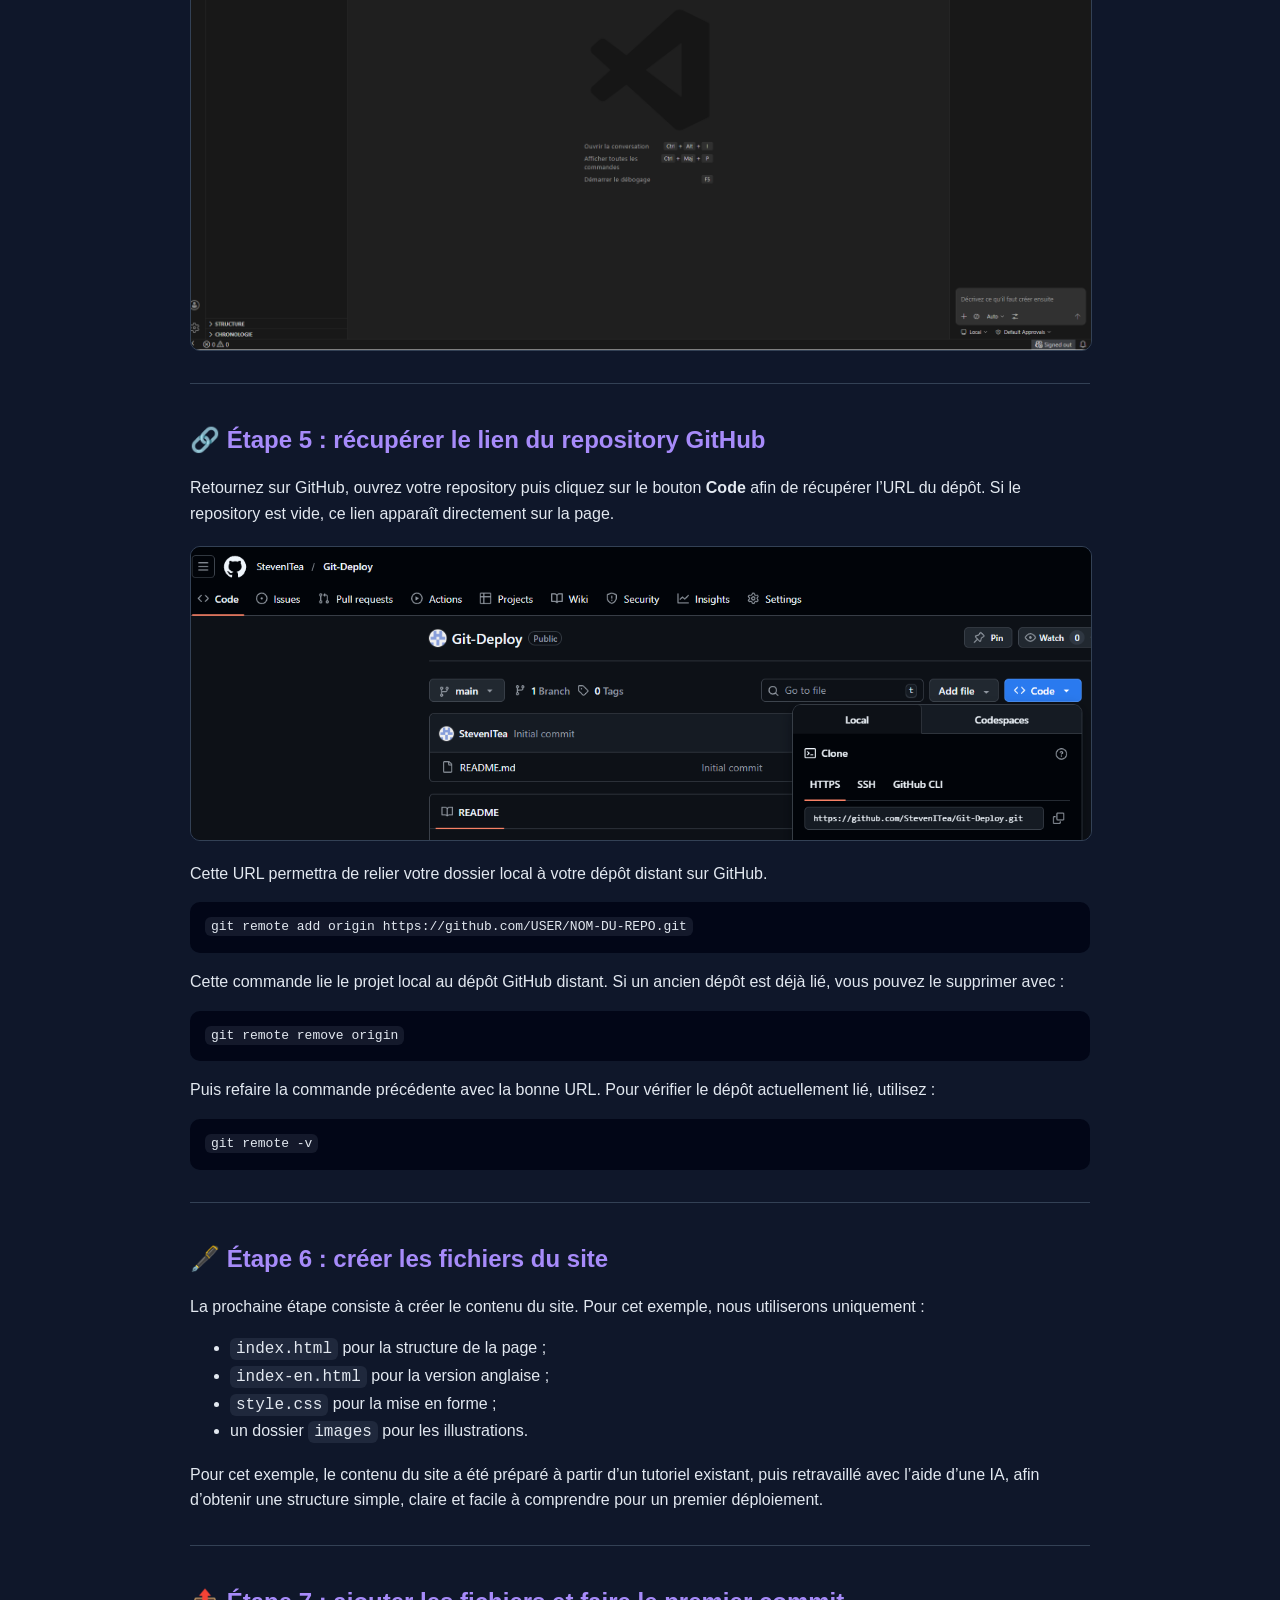
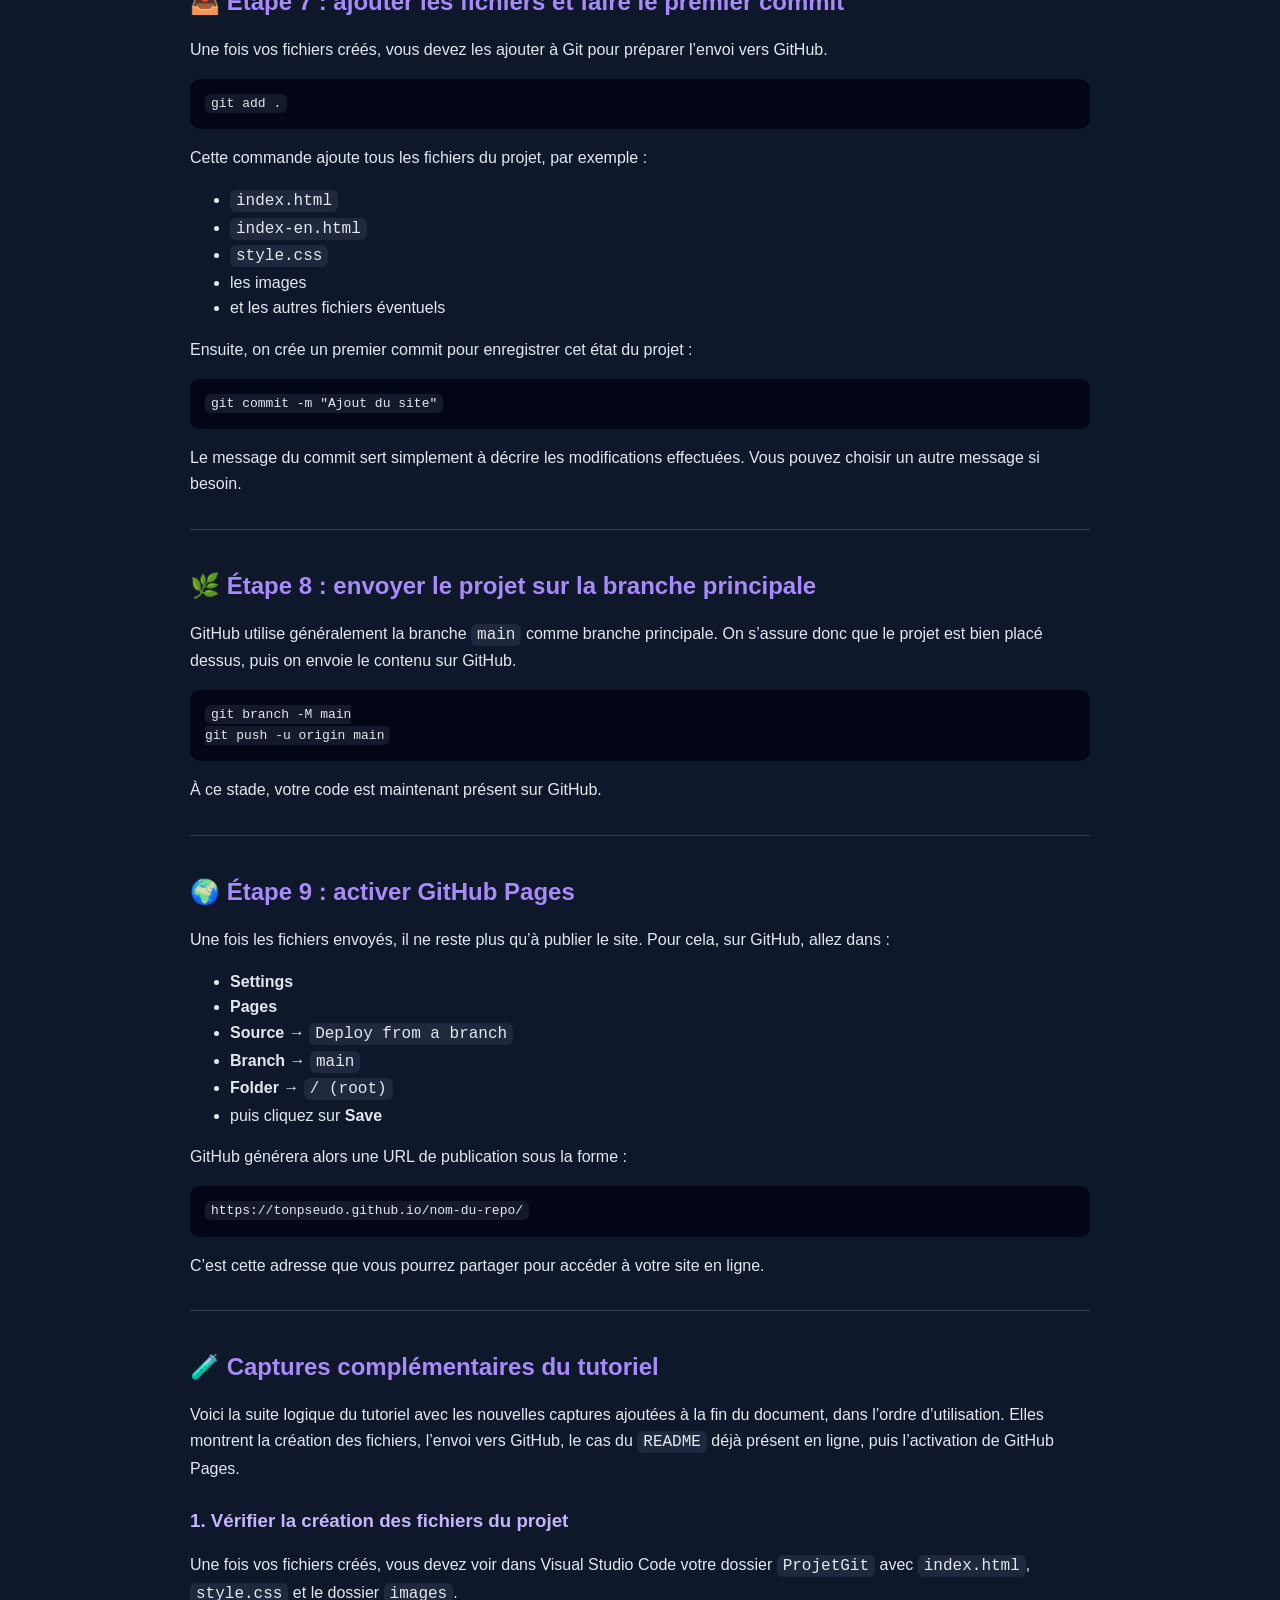
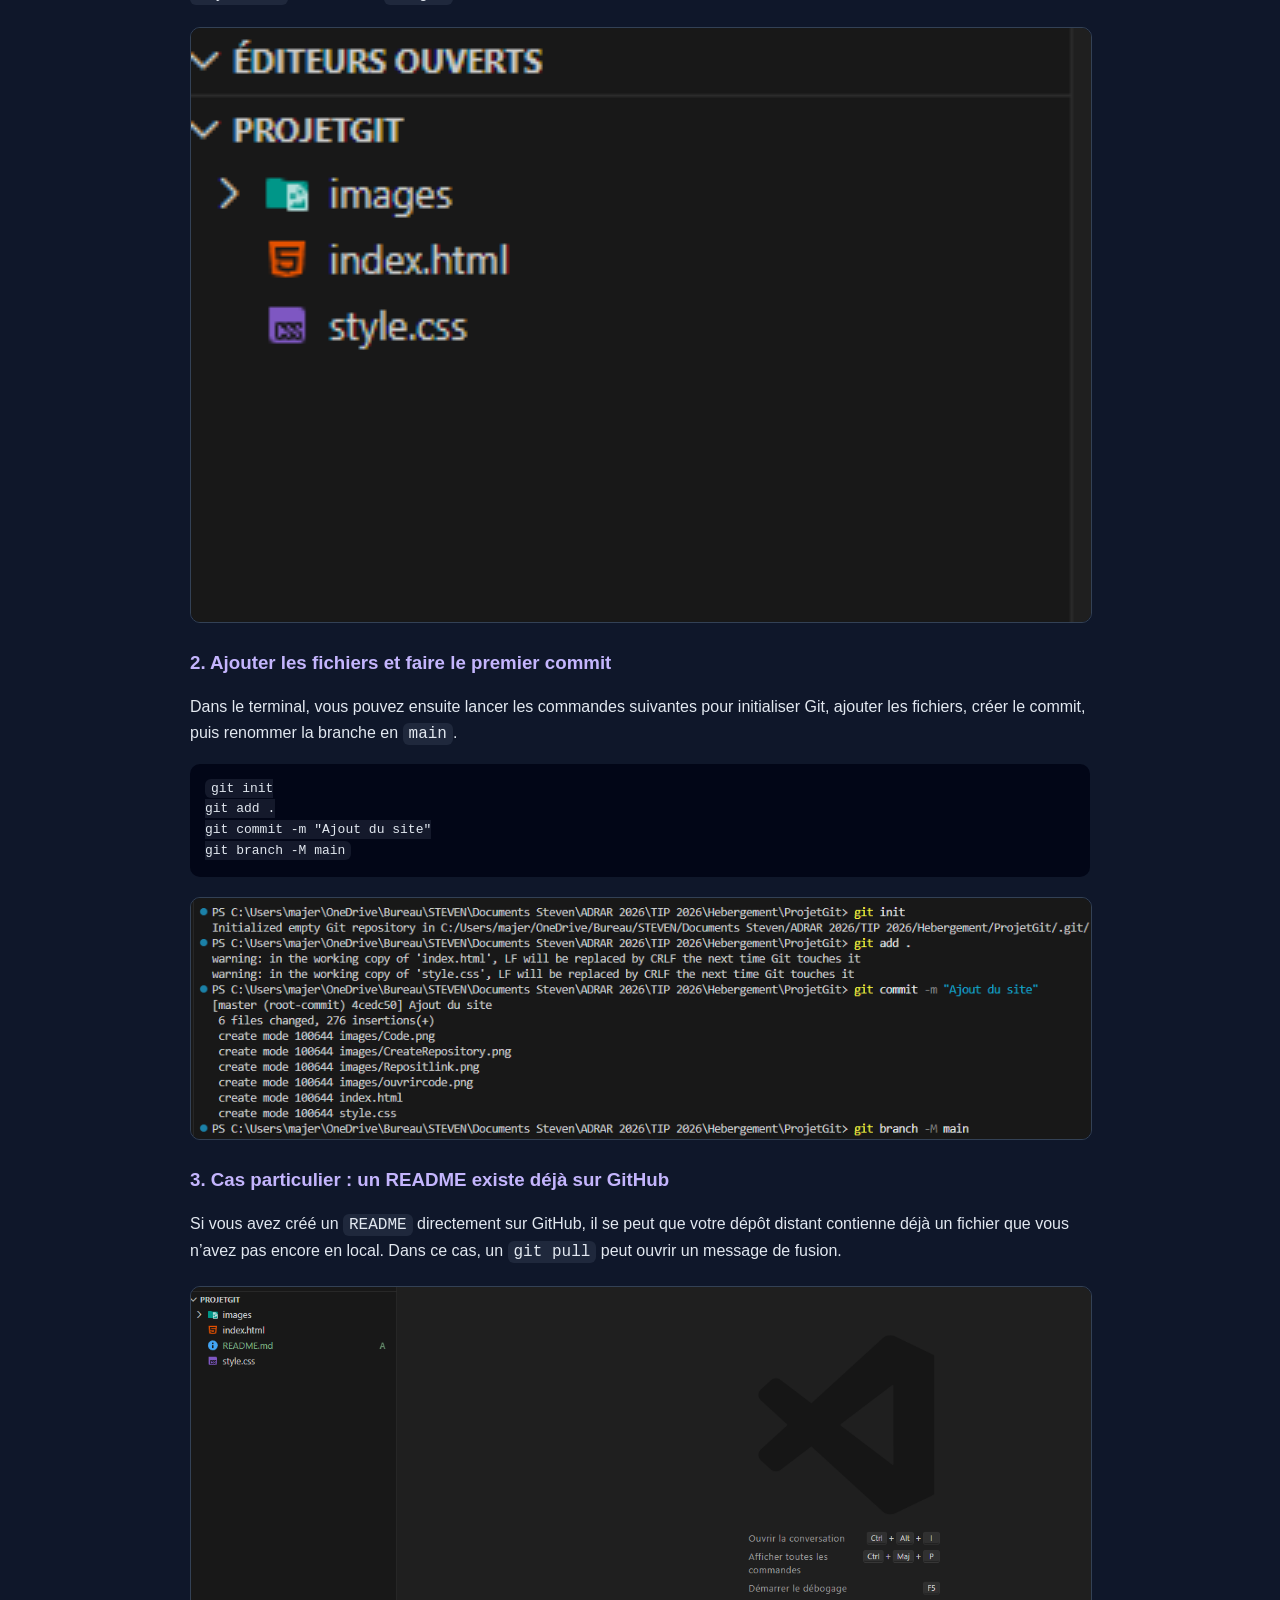
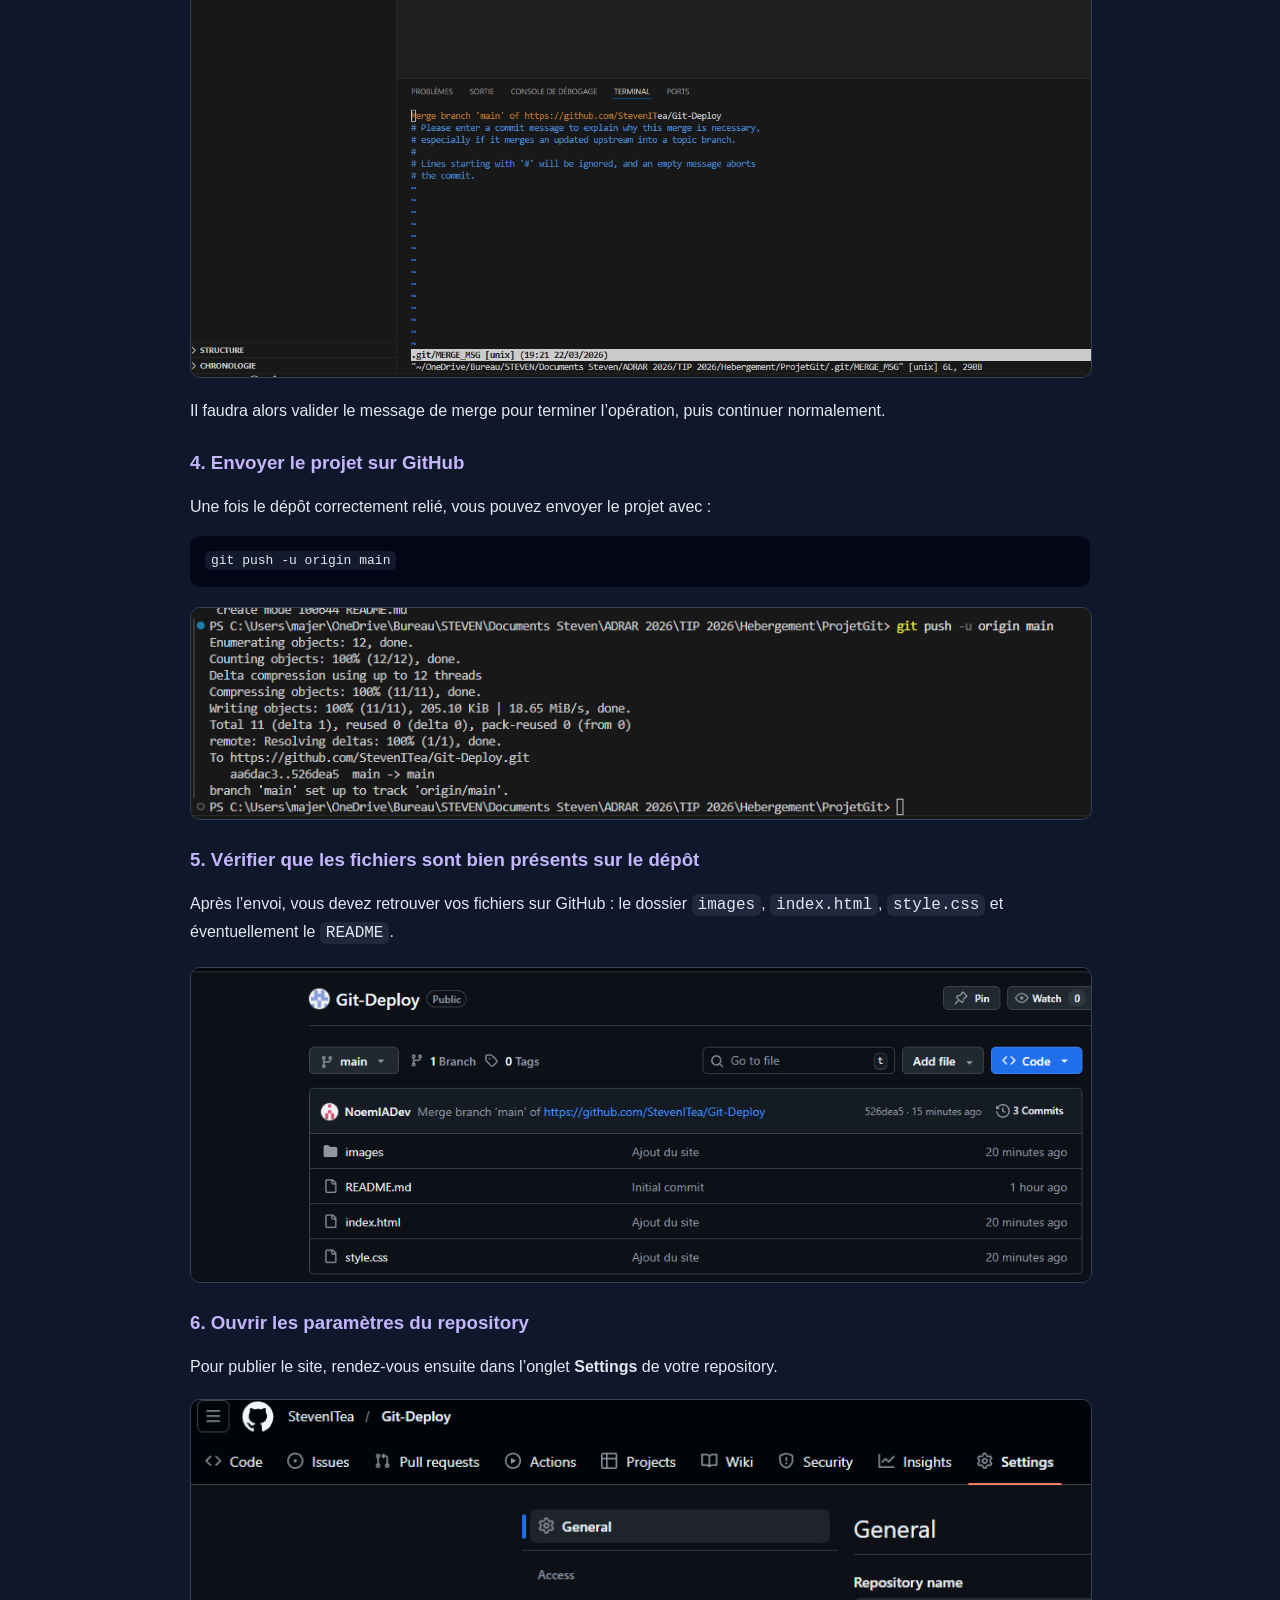
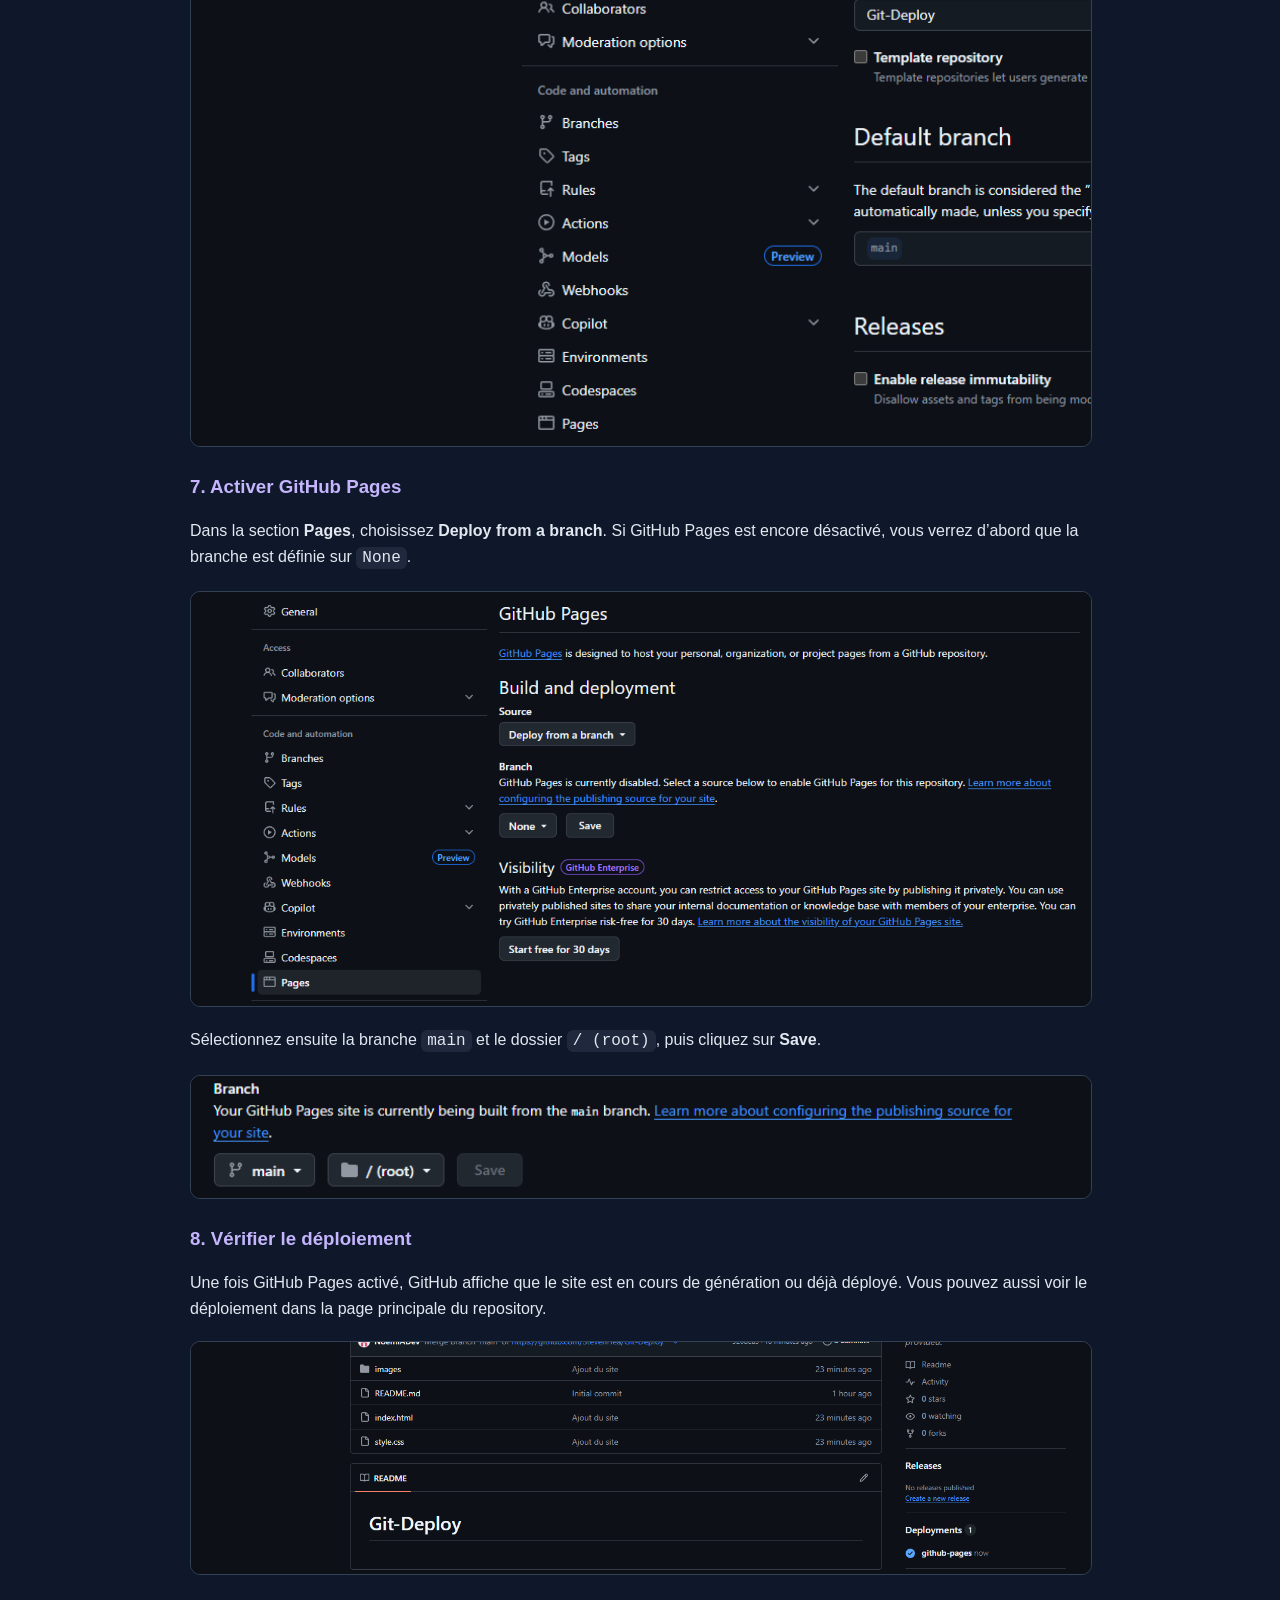
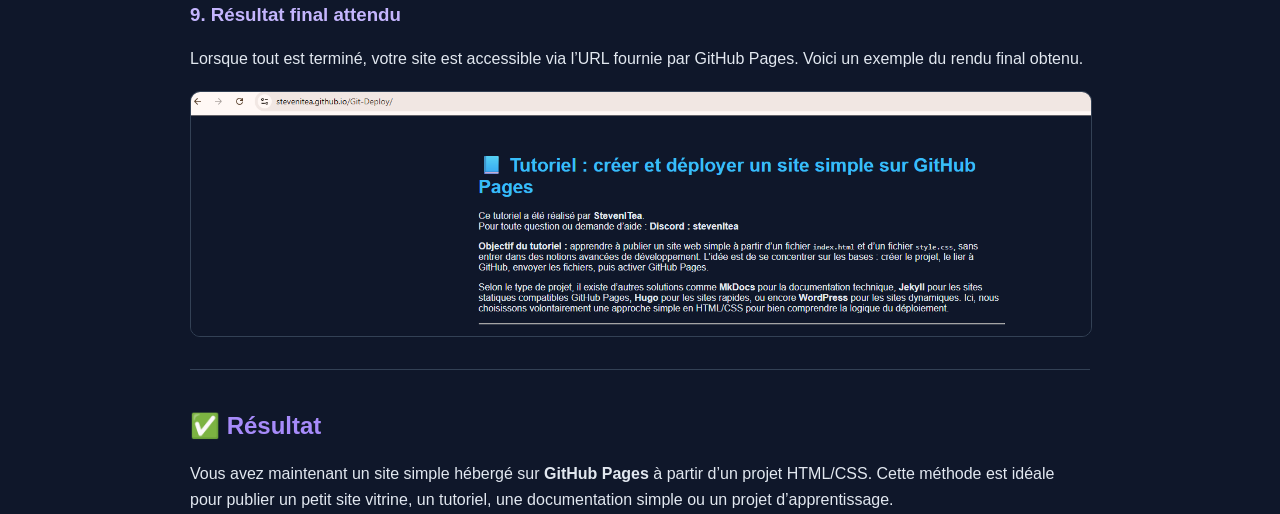
==== commit 175d1d74: "Add english version" ====
--- a/index.html
+++ b/index.html
@@ -9,6 +9,15 @@
 <body>
   <div class="container">
 
+    <div class="top-bar">
+      <div class="lang-switch" aria-label="Sélecteur de langue">
+        <span class="lang-label">Langue :</span>
+        <a href="index.html" class="active">FR</a>
+        <span class="separator">|</span>
+        <a href="index-en.html">EN</a>
+      </div>
+    </div>
+
     <h1>📘 Tutoriel : créer et déployer un site simple sur GitHub Pages</h1>
 
     <p>
@@ -74,6 +83,7 @@
 
     <pre><code>ProjetGit/
 ├── index.html
+├── index-en.html
 ├── style.css
 └── images/</code></pre>
 
@@ -143,6 +153,7 @@
 
     <ul>
       <li><code>index.html</code> pour la structure de la page ;</li>
+      <li><code>index-en.html</code> pour la version anglaise ;</li>
       <li><code>style.css</code> pour la mise en forme ;</li>
       <li>un dossier <code>images</code> pour les illustrations.</li>
     </ul>
@@ -168,6 +179,7 @@
 
     <ul>
       <li><code>index.html</code></li>
+      <li><code>index-en.html</code></li>
       <li><code>style.css</code></li>
       <li>les images</li>
       <li>et les autres fichiers éventuels</li>
@@ -213,7 +225,7 @@
       <li><strong>Pages</strong></li>
       <li><strong>Source</strong> → <code>Deploy from a branch</code></li>
       <li><strong>Branch</strong> → <code>main</code></li>
-      <li><strong>Folder</strong> → <code>/root</code></li>
+      <li><strong>Folder</strong> → <code>/ (root)</code></li>
       <li>puis cliquez sur <strong>Save</strong></li>
     </ul>
 
@@ -294,7 +306,7 @@
     <img src="images/11.png" alt="Page GitHub Pages avant activation" class="img">
 
     <p>
-      Sélectionnez ensuite la branche <code>main</code> et le dossier <code>/root</code>, puis cliquez sur <strong>Save</strong>.
+      Sélectionnez ensuite la branche <code>main</code> et le dossier <code>/ (root)</code>, puis cliquez sur <strong>Save</strong>.
     </p>
     <img src="images/12.png" alt="Configuration de la branche main et du dossier root pour GitHub Pages" class="img">
 
--- a/style.css
+++ b/style.css
@@ -10,6 +10,42 @@
 .container {
     max-width: 900px;
     margin: auto;
+}
+
+.top-bar {
+    display: flex;
+    justify-content: flex-end;
+    margin-bottom: 24px;
+}
+
+.lang-switch {
+    display: inline-flex;
+    align-items: center;
+    gap: 8px;
+    background: rgba(15, 23, 42, 0.7);
+    border: 1px solid #334155;
+    border-radius: 999px;
+    padding: 8px 14px;
+    font-size: 0.95rem;
+}
+
+.lang-label,
+.separator {
+    color: #94a3b8;
+}
+
+.lang-switch a {
+    color: #e2e8f0;
+    text-decoration: none;
+    font-weight: 700;
+}
+
+.lang-switch a:hover {
+    color: #38bdf8;
+}
+
+.lang-switch a.active {
+    color: #38bdf8;
 }
 
 h1 {
@@ -71,6 +107,18 @@
         max-width: 100%;
     }
 
+    .top-bar {
+        justify-content: center;
+        margin-bottom: 20px;
+    }
+
+    .lang-switch {
+        flex-wrap: wrap;
+        justify-content: center;
+        text-align: center;
+        padding: 8px 12px;
+    }
+
     h1 {
         font-size: 2rem;
     }
@@ -118,4 +166,8 @@
     .img {
         border-radius: 8px;
     }
+
+    .lang-switch {
+        width: 100%;
+    }
 }
